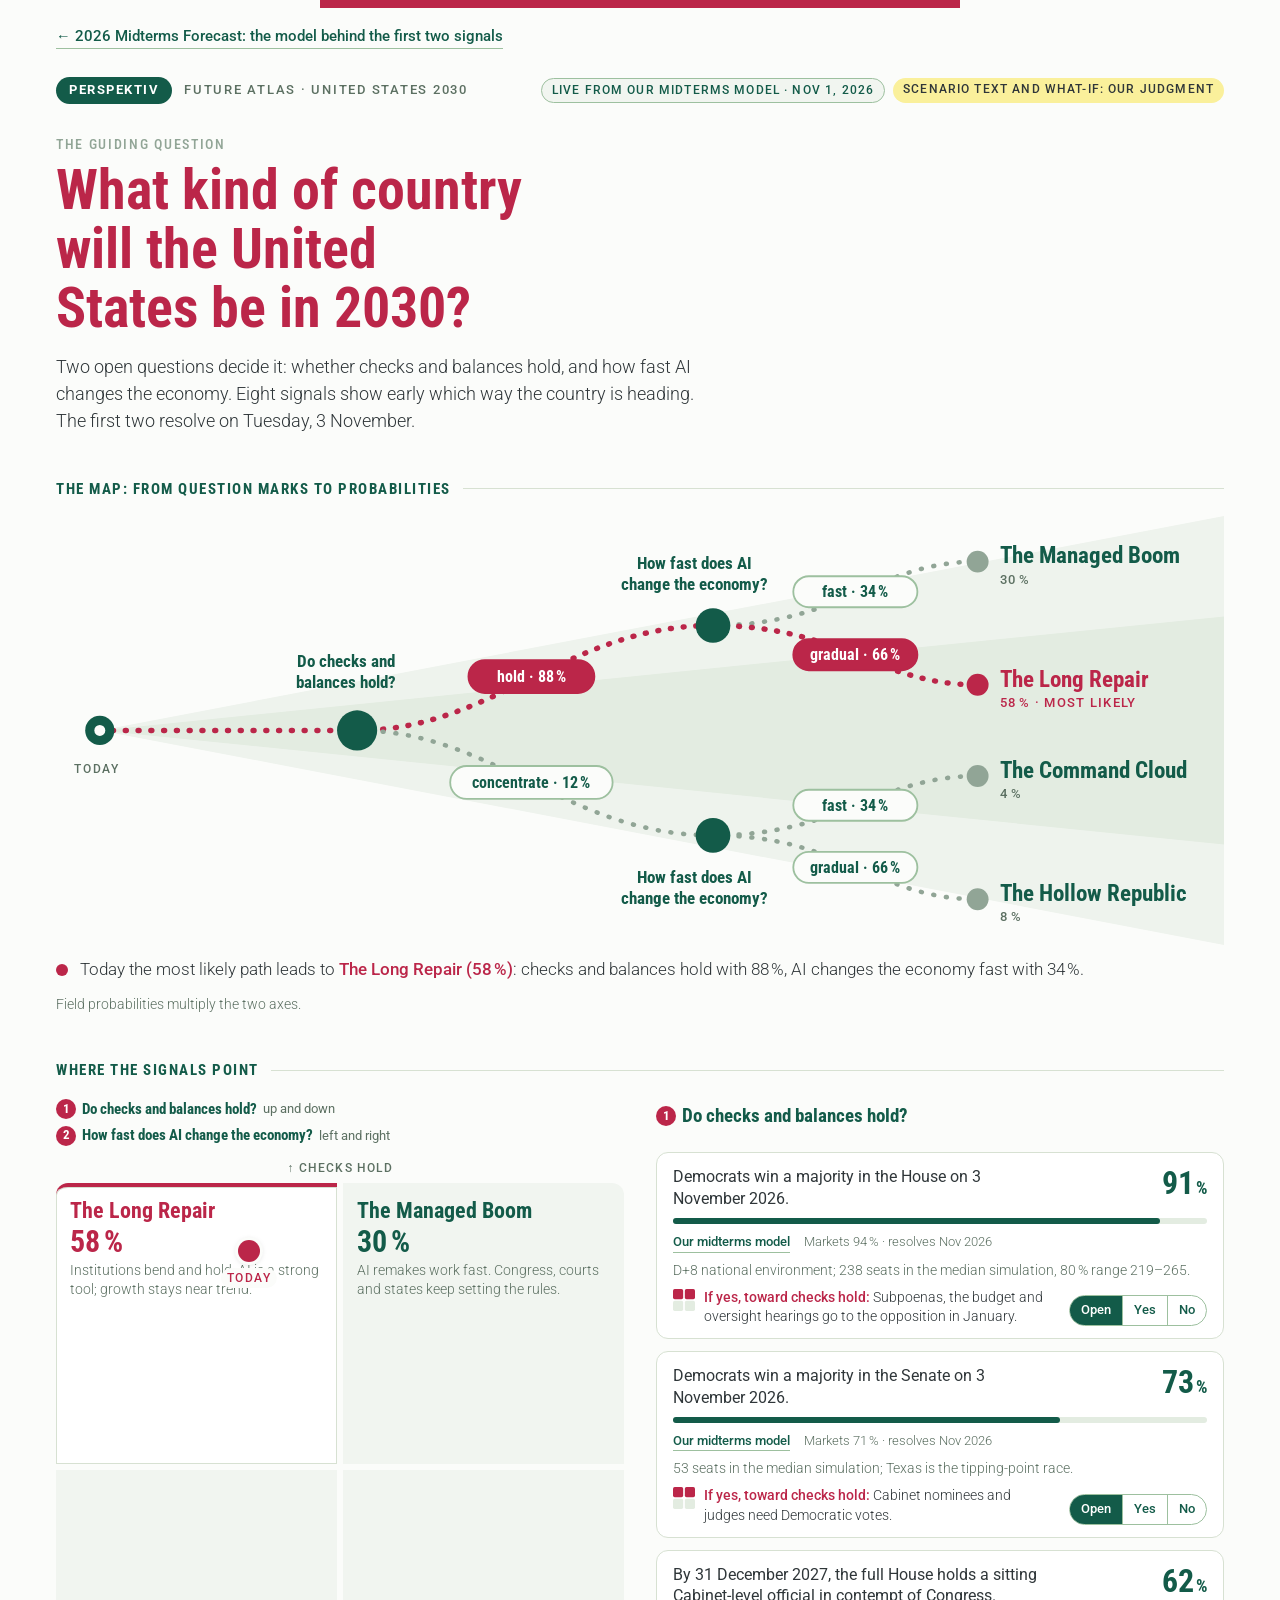
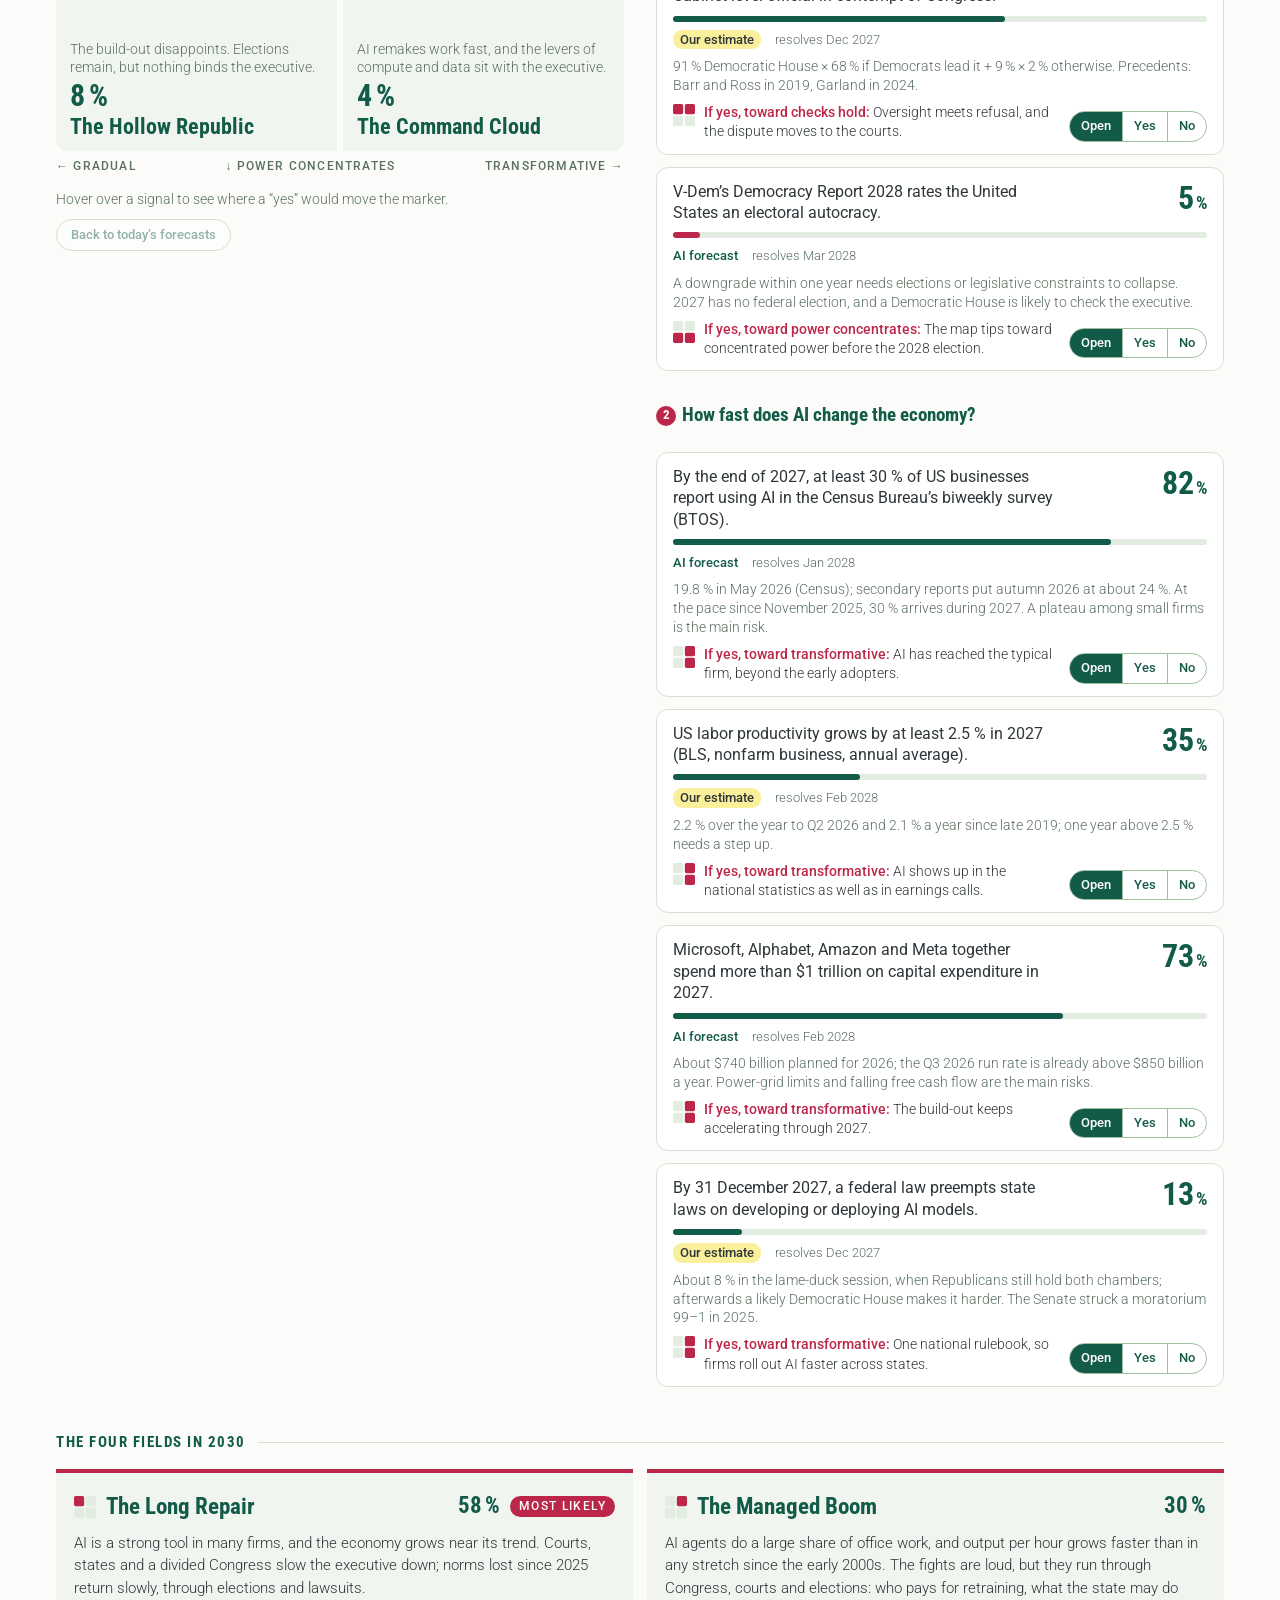
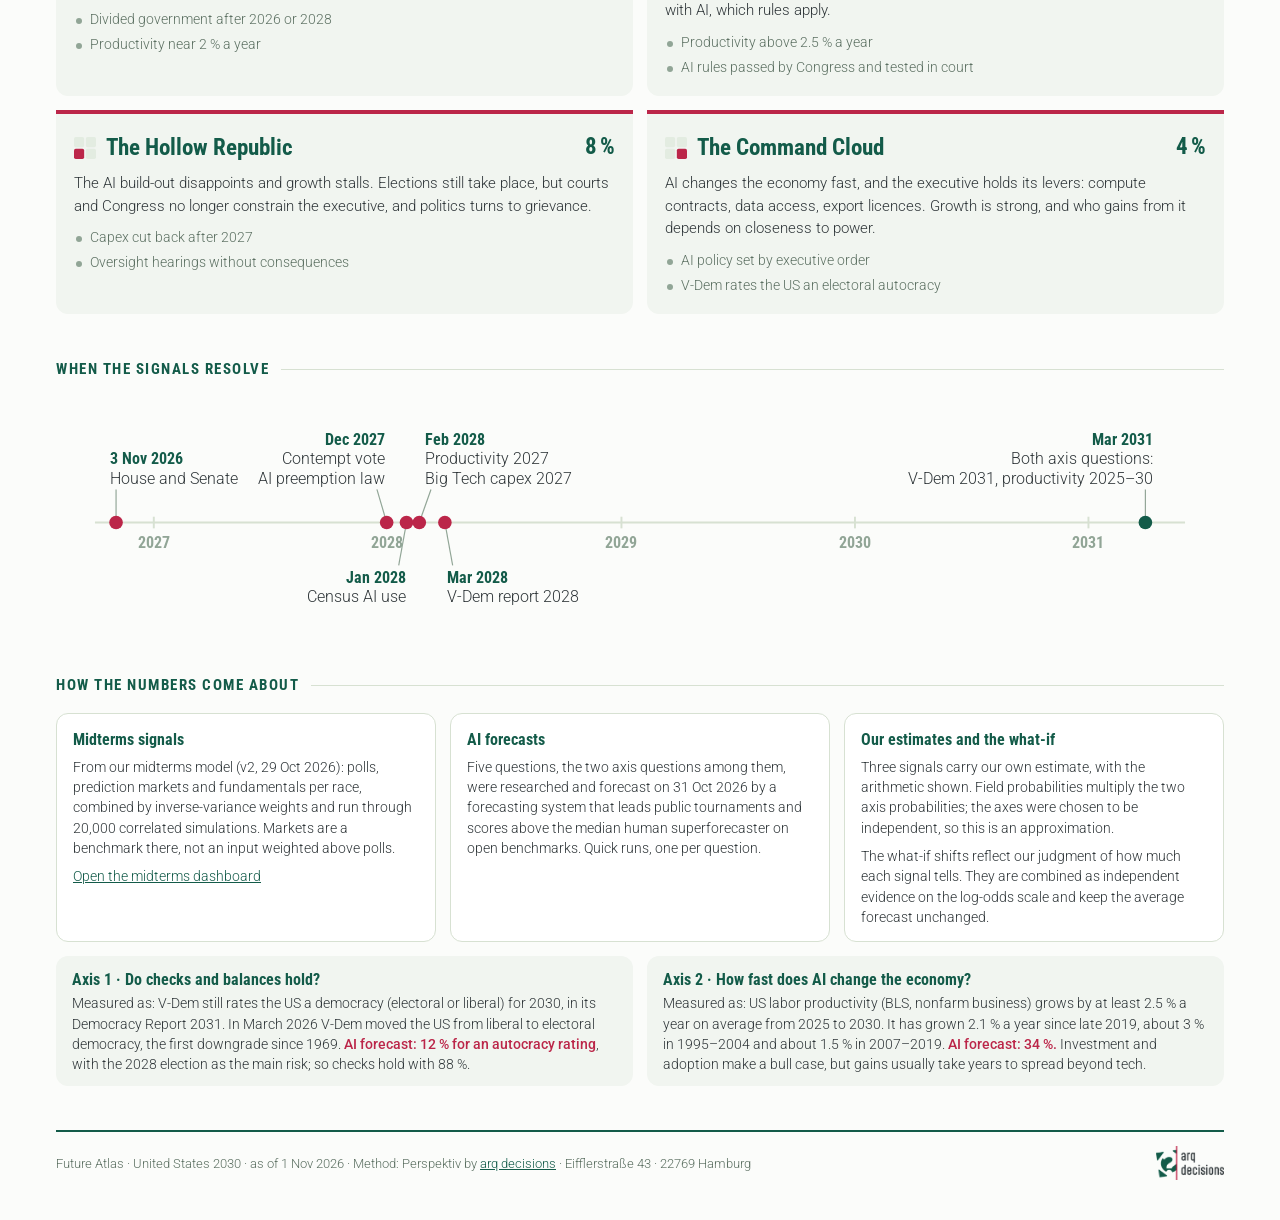
==== app/atlas/index.html @ c875312f "Add the America 2030 future map, linked with the dashboard app/atlas/ shows what the midterms mean f" ====
<!doctype html>
<html lang="en">
<head>
<meta charset="utf-8">
<meta name="viewport" content="width=device-width, initial-scale=1, viewport-fit=cover">
<title>America 2030 Future Atlas</title>
<meta name="description" content="Two open questions decide what kind of country the US will be in 2030: whether checks and balances hold, and how fast AI changes the economy. Eight forecast signals show which way it goes; the first two resolve on 3 November 2026.">
<meta property="og:type" content="website">
<meta property="og:title" content="America 2030 Future Atlas">
<meta property="og:description" content="Two open questions decide what kind of country the US will be in 2030: whether checks and balances hold, and how fast AI changes the economy. Eight forecast signals show which way it goes; the first two resolve on 3 November 2026.">
<meta property="og:url" content="https://nikwall.github.io/midterms-2026-forecast/atlas/">
<meta property="og:image" content="https://nikwall.github.io/midterms-2026-forecast/atlas/og.png">
<meta property="og:image:width" content="1200">
<meta property="og:image:height" content="627">
<meta name="twitter:card" content="summary_large_image">
<link rel="icon" href="arq_logo.png">
<link rel="preconnect" href="https://fonts.googleapis.com">
<link rel="preconnect" href="https://fonts.gstatic.com" crossorigin>
<link rel="stylesheet" href="https://fonts.googleapis.com/css2?family=Roboto+Condensed:wght@500;700&family=Roboto:wght@300;400;500&display=swap">
<style>
/* Layout: arq Zukunftsatlas, one column; the Landkarte (branching paths) as hero, then a sticky field map beside the signal cards. */
:root {
  --bg: #fbfcfa;
  --surface: #ffffff;
  --tint: #f1f5f0;
  --tint-2: #e3ece1;
  --cone: #eef3ed;
  --line: #d7e1d2;
  --ink: #2f3639;
  --muted: #5c7062;
  --green: #135b49;
  --brand: #135b49;
  --green-2: #91a596;
  --sage: #9dc09f;
  --crimson: #bb2649;
  --crimson-fill: #bb2649;
  --rose: #d79ba5;
  --hl-bg: #faf09b;
  --hl-fg: #2f3639;
  --on-fill: #ffffff;
  --cond: "Roboto Condensed", "Roboto", "Arial Narrow", Arial, sans-serif;
  --body: "Roboto", "Segoe UI", Arial, sans-serif;
}
@media (prefers-color-scheme: dark) {
  :root:not([data-theme="light"]) {
    --bg: #0f1714; --surface: #15201c; --tint: #18241f; --tint-2: #1f2e28; --cone: #142019; --line: #2b3b35;
    --ink: #e4ebe5; --muted: #a2b5a9; --green: #8fc9ae; --brand: #1d6d58; --green-2: #6c8778; --sage: #9dc09f;
    --crimson: #ec6f8e; --crimson-fill: #bb2649; --rose: #7d3b4b; --hl-bg: #4d4718; --hl-fg: #faf09b; --on-fill: #ffffff;
    color-scheme: dark;
  }
}
:root[data-theme="dark"] {
  --bg: #0f1714; --surface: #15201c; --tint: #18241f; --tint-2: #1f2e28; --cone: #142019; --line: #2b3b35;
  --ink: #e4ebe5; --muted: #a2b5a9; --green: #8fc9ae; --brand: #1d6d58; --green-2: #6c8778; --sage: #9dc09f;
  --crimson: #ec6f8e; --crimson-fill: #bb2649; --rose: #7d3b4b; --hl-bg: #4d4718; --hl-fg: #faf09b; --on-fill: #ffffff;
  color-scheme: dark;
}

* { box-sizing: border-box; }
html, body { margin: 0; }
.back { display: inline-block; margin-top: 18px; font-size: 14.5px; font-weight: 500; color: var(--green); text-decoration: none; border-bottom: 1px solid var(--sage); }
.back:hover { border-bottom-color: var(--green); }
.sig .src a.who { text-decoration: none; border-bottom: 1px solid var(--sage); }
.sig .resolved { grid-column: 2; align-self: end; font-size: 12.5px; font-weight: 500; letter-spacing: .08em; text-transform: uppercase; color: var(--on-fill); background: var(--brand); border-radius: 14px; padding: 4px 11px; white-space: nowrap; }
.sig.done .pv { color: var(--crimson); }
footer.ft a { color: var(--green); }
body { background: var(--bg); color: var(--ink); font-family: var(--body); font-weight: 300; font-size: 16px; line-height: 1.5; }
b, strong { font-weight: 500; }
p { margin: 0; }
h1, h2, h3, h4 { margin: 0; text-wrap: balance; }
a { color: var(--green); }
a:focus-visible, button:focus-visible { outline: 2px solid var(--crimson); outline-offset: 2px; }

.wrap { max-width: 1200px; margin: 0 auto; padding-block: 0 40px;
  padding-left: max(16px, env(safe-area-inset-left, 0px)); padding-right: max(16px, env(safe-area-inset-right, 0px)); position: relative; }
.topbar { height: 8px; width: min(60%, 640px); margin: 0 auto; background: var(--crimson-fill); }

/* ---------- Kopf ---------- */
.meta { display: flex; justify-content: space-between; align-items: center; gap: 12px; flex-wrap: wrap; margin-top: 28px; }
.overline { display: flex; align-items: center; gap: 12px; flex-wrap: wrap; font-size: 12.5px; font-weight: 500;
  letter-spacing: .14em; text-transform: uppercase; color: var(--muted); }
.prod { background: var(--brand); color: var(--on-fill); border-radius: 40px; padding: 4px 13px; font-weight: 700; letter-spacing: .12em; }
.chips { display: flex; gap: 8px; flex-wrap: wrap; }
.chip { font-size: 11.5px; font-weight: 500; letter-spacing: .1em; text-transform: uppercase; border-radius: 20px; padding: 3px 10px; white-space: nowrap; }
.chip.real { background: var(--tint); color: var(--green); border: 1px solid var(--sage); }
.chip.judg { background: var(--hl-bg); color: var(--hl-fg); }
.kick { margin-top: 30px; font-family: var(--cond); font-weight: 500; font-size: 14px; letter-spacing: .12em; text-transform: uppercase; color: var(--green-2); }
h1 { margin-top: 6px; font-family: var(--cond); font-weight: 700; color: var(--crimson); font-size: clamp(32px, 4.6vw, 56px); line-height: 1.06; max-width: 22ch; }
.lead { margin-top: 14px; max-width: 64ch; font-size: 18px; line-height: 1.5; }

/* ---------- Abschnitte ---------- */
section { margin-top: 44px; }
.section-label { display: flex; align-items: center; gap: 12px; font-family: var(--cond); font-weight: 700; font-size: 15px;
  letter-spacing: .1em; text-transform: uppercase; color: var(--green); margin-bottom: 16px; }
.section-label::after { content: ""; flex: 1; height: 1px; background: var(--line); }

/* ---------- Landkarte: Pfade ---------- */
.paths-scroll { overflow-x: auto; -webkit-overflow-scrolling: touch; }
.paths { display: block; width: 100%; min-width: 720px; height: auto; }
.paths .cone1 { fill: var(--cone); } .paths .cone2 { fill: var(--tint-2); }
.paths .seg { fill: none; stroke: var(--green-2); stroke-width: 5; stroke-linecap: round; stroke-dasharray: 1 13; transition: stroke .3s; }
.paths .seg.hot { stroke: var(--crimson); stroke-width: 6; }
.paths .node { fill: var(--brand); }
.paths .node-in { fill: var(--bg); }
.paths .end { fill: var(--green-2); transition: fill .3s; }
.paths .end.hot { fill: var(--crimson); }
.paths .q { font-family: var(--cond); font-weight: 700; font-size: 19px; fill: var(--green); }
.paths .today { font-family: var(--body); font-weight: 500; font-size: 13px; letter-spacing: .14em; fill: var(--muted); }
.paths .pill rect { fill: var(--bg); stroke: var(--sage); stroke-width: 2; transition: fill .3s, stroke .3s; }
.paths .pill text { font-family: var(--cond); font-weight: 700; font-size: 17px; fill: var(--green); }
.paths .pill.hot rect { fill: var(--crimson-fill); stroke: var(--crimson-fill); }
.paths .pill.hot text { fill: var(--on-fill); }
.paths .ename { font-family: var(--cond); font-weight: 700; font-size: 25px; fill: var(--green); }
.paths .ename.hot { fill: var(--crimson); }
.paths .eprob { font-family: var(--body); font-weight: 500; font-size: 14px; letter-spacing: .1em; fill: var(--muted); }
.paths .eprob.hot { fill: var(--crimson); }
.reading { margin-top: 12px; display: flex; gap: 12px; align-items: baseline; flex-wrap: wrap; font-size: 17px; }
.reading .dot { width: 12px; height: 12px; border-radius: 50%; background: var(--crimson-fill); flex: none; align-self: center; }
.reading b { color: var(--crimson); font-weight: 500; }
.reading .note { color: var(--muted); font-size: 14px; }

/* ---------- Karte und Signale ---------- */
.board { display: grid; grid-template-columns: minmax(0, 1fr) minmax(0, 1fr); gap: 32px; align-items: start; }
.mapcol { position: sticky; top: calc(env(safe-area-inset-top, 0px) + 16px); }
.fmap { display: flex; flex-direction: column; gap: 6px; }
.axkey { display: flex; flex-wrap: wrap; gap: 4px 18px; margin-bottom: 6px; }
.axkey span.k { display: inline-flex; align-items: center; font-family: var(--cond); font-weight: 700; font-size: 15px; color: var(--green); }
.axkey em { font-style: normal; font-family: var(--body); font-weight: 400; font-size: 13px; color: var(--muted); margin-left: 6px; }
.poles { display: flex; justify-content: space-between; align-items: center; gap: 8px; font-size: 12px; font-weight: 500;
  letter-spacing: .1em; text-transform: uppercase; color: var(--muted); }
.poles.top { justify-content: center; }
.n { display: inline-flex; width: 20px; height: 20px; border-radius: 50%; background: var(--crimson-fill); color: var(--on-fill);
  font-family: var(--cond); font-weight: 700; font-size: 12.5px; align-items: center; justify-content: center; margin-right: 6px; flex: none; }
.grid4 { position: relative; display: grid; grid-template-columns: minmax(0, 1fr) minmax(0, 1fr); grid-template-rows: minmax(0, 1fr) minmax(0, 1fr); gap: 6px; width: 100%; aspect-ratio: 1 / 1; }
.qd { background: var(--tint); border-top: 4px solid transparent; padding: 12px 14px; display: flex; flex-direction: column; gap: 4px; min-width: 0; transition: border-color .3s, background .3s; }
.qd.tl { border-radius: 12px 0 0 0; } .qd.tr { border-radius: 0 12px 0 0; } .qd.bl { border-radius: 0 0 0 12px; } .qd.br { border-radius: 0 0 12px 0; }
.qd h3 { font-family: var(--cond); font-weight: 700; font-size: clamp(17px, 2vw, 22px); line-height: 1.1; color: var(--green); }
.qd .p { font-family: var(--cond); font-weight: 700; font-size: clamp(22px, 2.6vw, 30px); line-height: 1; color: var(--green); font-variant-numeric: tabular-nums; }
.qd .d { font-size: 13.5px; line-height: 1.38; color: var(--muted); }
.qd.bl, .qd.br { justify-content: flex-end; }
.qd.top { border-top-color: var(--crimson-fill); background: var(--surface); box-shadow: inset 0 0 0 1px var(--line); }
.qd.top h3, .qd.top .p { color: var(--crimson); }
.overlay { position: absolute; inset: 0; width: 100%; height: 100%; pointer-events: none; overflow: visible; }
.overlay line { stroke: var(--crimson); stroke-width: 2; stroke-dasharray: 4 4; vector-effect: non-scaling-stroke; }
.marker, .ghost { position: absolute; width: 22px; height: 22px; margin: -11px 0 0 -11px; border-radius: 50%; pointer-events: none;
  transition: left .45s cubic-bezier(.3,.7,.3,1), top .45s cubic-bezier(.3,.7,.3,1), opacity .2s; }
.marker { background: var(--crimson-fill); box-shadow: 0 0 0 3px var(--bg), 0 1px 6px rgba(0,0,0,.25); z-index: 2; }
.marker span { position: absolute; left: 50%; top: 28px; transform: translateX(-50%); white-space: nowrap; font-size: 12px; font-weight: 500;
  letter-spacing: .12em; text-transform: uppercase; color: var(--crimson); background: var(--bg); padding: 1px 6px; border-radius: 10px; }
.marker.flip span { top: auto; bottom: 28px; }
.ghost { border: 2.5px dashed var(--crimson); background: transparent; opacity: 0; z-index: 1; }
.ghost.on { opacity: 1; }
.mapnote { margin-top: 14px; display: flex; gap: 10px; justify-content: space-between; align-items: center; flex-wrap: wrap; font-size: 13.5px; color: var(--muted); }
.reset { font: inherit; font-size: 13px; font-weight: 500; color: var(--green); background: var(--surface); border: 1px solid var(--sage);
  border-radius: 20px; padding: 5px 14px; cursor: pointer; }
.reset:hover { background: var(--tint); }
.reset[disabled] { opacity: .45; cursor: default; }

.grp { display: flex; align-items: center; font-family: var(--cond); font-weight: 700; font-size: 19px; color: var(--green); margin: 4px 0 10px; }
.grp + .sig { margin-top: 0; }
.sigs { display: flex; flex-direction: column; gap: 12px; }
.sigs .grp:not(:first-child) { margin-top: 18px; }
.sig { background: var(--surface); border: 1px solid var(--line); border-radius: 12px; padding: 14px 16px 12px; display: grid;
  grid-template-columns: minmax(0, 1fr) auto; gap: 8px 16px; transition: border-color .2s, box-shadow .2s; }
.sig:hover, .sig:focus-within { border-color: var(--sage); box-shadow: 0 2px 12px rgba(19,91,73,.08); }
.sig .qt { font-weight: 400; font-size: 15.5px; line-height: 1.38; }
.sig .pv { font-family: var(--cond); font-weight: 700; font-size: 32px; line-height: 1; color: var(--green); text-align: right; font-variant-numeric: tabular-nums; }
.sig .pv small { font-size: 18px; }
.sig .bar { grid-column: 1 / -1; height: 6px; border-radius: 3px; background: var(--tint-2); position: relative; }
.sig .bar i { position: absolute; left: 0; top: 0; bottom: 0; border-radius: 3px; background: var(--brand); }
.sig .bar.lean i { background: var(--crimson-fill); }
.sig .src { grid-column: 1 / -1; display: flex; flex-wrap: wrap; gap: 6px 14px; font-size: 13px; color: var(--muted); }
.sig .src .who { font-weight: 500; color: var(--green); }
.sig .src .who.est { color: var(--hl-fg); background: var(--hl-bg); padding: 0 7px; border-radius: 9px; }
.sig .why { grid-column: 1 / -1; font-size: 13.5px; line-height: 1.4; color: var(--muted); }
.sig .then { grid-column: 1; display: flex; gap: 9px; align-items: flex-start; font-size: 14px; line-height: 1.38; }
.sig .then b { color: var(--crimson); font-weight: 500; }
.mm { width: 22px; height: 22px; flex: none; margin-top: 1px; }
.mm rect { fill: var(--tint-2); } .mm rect.on { fill: var(--crimson-fill); }
.seg3 { grid-column: 2; align-self: end; display: inline-flex; border: 1px solid var(--sage); border-radius: 18px; overflow: hidden; }
.seg3 button { font: inherit; font-size: 12.5px; font-weight: 500; color: var(--green); background: transparent; border: 0; padding: 5px 11px; cursor: pointer; }
.seg3 button + button { border-left: 1px solid var(--sage); }
.seg3 button[aria-pressed="true"] { background: var(--brand); color: var(--on-fill); }
.seg3 button[data-v="yes"][aria-pressed="true"] { background: var(--crimson-fill); }
.sig.set { border-color: var(--crimson); }

/* ---------- Vier Felder ---------- */
.fields { display: grid; grid-template-columns: repeat(2, minmax(0, 1fr)); gap: 14px; }
.field { background: var(--tint); border-top: 4px solid var(--crimson-fill); border-radius: 0 0 12px 12px; padding: 16px 18px 18px; display: flex; flex-direction: column; gap: 8px; }
.field .h { display: flex; align-items: center; gap: 10px; }
.field h3 { font-family: var(--cond); font-weight: 700; font-size: 23px; color: var(--green); line-height: 1.1; flex: 1; }
.field .fp { font-family: var(--cond); font-weight: 700; font-size: 23px; color: var(--green); font-variant-numeric: tabular-nums; }
.field .scene { font-size: 15px; line-height: 1.5; }
.field ul { margin: 2px 0 0; padding: 0; list-style: none; display: flex; flex-direction: column; gap: 4px; font-size: 14px; color: var(--muted); }
.field li { padding-left: 16px; position: relative; }
.field li::before { content: ""; position: absolute; left: 2px; top: .62em; width: 6px; height: 6px; border-radius: 50%; background: var(--green-2); }
.field .em { font-family: var(--body); font-size: 11.5px; font-weight: 500; letter-spacing: .12em; text-transform: uppercase; color: var(--on-fill);
  background: var(--crimson-fill); border-radius: 12px; padding: 2px 9px; }

/* ---------- Zeitstrahl ---------- */
.tl-scroll { overflow-x: auto; }
.tline { display: block; width: 100%; min-width: 680px; height: auto; }
.tline .axis { stroke: var(--line); stroke-width: 2; }
.tline .tick { stroke: var(--line); stroke-width: 2; }
.tline .yr { font-family: var(--cond); font-weight: 700; font-size: 16px; fill: var(--green-2); }
.tline .dot { fill: var(--crimson-fill); } .tline .dot.ax { fill: var(--brand); }
.tline .lbl { font-family: var(--body); font-size: 16px; fill: var(--ink); }
.tline .dt { font-family: var(--cond); font-weight: 700; font-size: 16px; fill: var(--green); }
.tline .stem { stroke: var(--green-2); stroke-width: 1.2; }

/* ---------- Methode ---------- */
.method { display: grid; grid-template-columns: repeat(3, minmax(0, 1fr)); gap: 14px; }
.mcard { background: var(--surface); border: 1px solid var(--line); border-radius: 12px; padding: 14px 16px; font-size: 14px; line-height: 1.45; display: flex; flex-direction: column; gap: 6px; }
.mcard h4 { font-family: var(--cond); font-weight: 700; font-size: 16px; color: var(--green); }
.mcard p + p { margin-top: 2px; }
.axdef { margin-top: 14px; display: grid; grid-template-columns: repeat(2, minmax(0, 1fr)); gap: 14px; }
.axdef div { background: var(--tint); border-radius: 12px; padding: 12px 16px; font-size: 14px; line-height: 1.45; }
.axdef b.fc { display: inline; font-family: inherit; font-size: inherit; color: var(--crimson); font-weight: 500; margin: 0; }
.axdef b:not(.fc) { display: block; font-family: var(--cond); font-weight: 700; font-size: 16px; color: var(--green); margin-bottom: 2px; }

footer.ft { margin-top: 44px; border-top: 2px solid var(--brand); padding-top: 14px; display: flex; justify-content: space-between; align-items: center; gap: 16px; flex-wrap: wrap; font-size: 13px; color: var(--muted); }
.logo { height: 34px; width: auto; display: block; }
.logo.neg { display: none; }
@media (prefers-color-scheme: dark) { :root:not([data-theme="light"]) .logo.pos { display: none; } :root:not([data-theme="light"]) .logo.neg { display: block; } }
:root[data-theme="dark"] .logo.pos { display: none; } :root[data-theme="dark"] .logo.neg { display: block; }

@media (max-width: 900px) {
  .board { grid-template-columns: minmax(0, 1fr); }
  .mapcol { position: static; }
  .method { grid-template-columns: minmax(0, 1fr); }
}
@media (max-width: 620px) {
  .sig .resolved { grid-column: 1; justify-self: start; }
  .poles { font-size: 11px; letter-spacing: .05em; }
  .fields, .axdef { grid-template-columns: minmax(0, 1fr); }
  .qd { padding: 9px 10px; } .qd .d { display: none; }
  .lead { font-size: 16.5px; }
  .sig { grid-template-columns: minmax(0, 1fr); }
  .sig .pv { text-align: left; grid-row: 2; }
  .sig .seg3 { grid-column: 1; justify-self: start; }
}
@media (prefers-reduced-motion: reduce) { * { transition: none !important; } }
</style>
</head>
<body>

<div class="wrap">
  <div class="topbar"></div>
  <a class="back" href="../">← 2026 Midterms Forecast: the model behind the first two signals</a>

  <div class="meta">
    <div class="overline"><span class="prod">Perspektiv</span>Future Atlas · United States 2030</div>
    <div class="chips"><span class="chip real" id="stamp">Real forecasts · 31 Oct 2026</span><span class="chip judg">Scenario text and what-if: our judgment</span></div>
  </div>

  <p class="kick">The guiding question</p>
  <h1>What kind of country will the United States be in&nbsp;2030?</h1>
  <p class="lead">Two open questions decide it: whether checks and balances hold, and how fast AI changes the economy. Eight signals show early which way the country is heading. The first two resolve on Tuesday, 3&nbsp;November.</p>

  <!-- ================= Landkarte ================= -->
  <section aria-labelledby="l-map">
    <div class="section-label" id="l-map">The map: from question marks to probabilities</div>
    <div class="paths-scroll">
      <svg class="paths" viewBox="0 0 1280 470" role="img" aria-label="Branching paths from today through two uncertainties to four futures, each branch with a probability">
        <polygon class="cone1" points="48,235 1280,0 1280,470"/>
        <polygon class="cone2" points="48,235 1280,110 1280,360"/>
        <path class="seg" id="s0" d="M48,235 H330"/>
        <path class="seg" id="sH" d="M330,235 C480,235 560,120 720,120"/>
        <path class="seg" id="sC" d="M330,235 C480,235 560,350 720,350"/>
        <path class="seg" id="sHF" d="M720,120 C860,120 900,50 1010,50"/>
        <path class="seg" id="sHG" d="M720,120 C860,120 900,185 1010,185"/>
        <path class="seg" id="sCF" d="M720,350 C860,350 900,285 1010,285"/>
        <path class="seg" id="sCG" d="M720,350 C860,350 900,420 1010,420"/>
        <circle class="node" cx="48" cy="235" r="16"/><circle class="node-in" cx="48" cy="235" r="6"/>
        <circle class="node" cx="330" cy="235" r="22"/>
        <circle class="node" cx="720" cy="120" r="19"/>
        <circle class="node" cx="720" cy="350" r="19"/>
        <circle class="end" id="eHF" cx="1010" cy="50" r="12"/>
        <circle class="end" id="eHG" cx="1010" cy="185" r="12"/>
        <circle class="end" id="eCF" cx="1010" cy="285" r="12"/>
        <circle class="end" id="eCG" cx="1010" cy="420" r="12"/>
        <text class="today" x="20" y="282">TODAY</text>
        <text class="q" x="318" y="166" text-anchor="middle">Do checks and</text>
        <text class="q" x="318" y="189" text-anchor="middle">balances hold?</text>
        <text class="q" x="700" y="58" text-anchor="middle">How fast does AI</text>
        <text class="q" x="700" y="81" text-anchor="middle">change the economy?</text>
        <text class="q" x="700" y="402" text-anchor="middle">How fast does AI</text>
        <text class="q" x="700" y="425" text-anchor="middle">change the economy?</text>
        <g class="pill" id="pH"><rect x="452" y="158" width="138" height="36" rx="18"/><text x="521" y="182" text-anchor="middle"></text></g>
        <g class="pill" id="pC"><rect x="432" y="274" width="178" height="36" rx="18"/><text x="521" y="298" text-anchor="middle"></text></g>
        <g class="pill" id="pHF"><rect x="808" y="66" width="136" height="34" rx="17"/><text x="876" y="89" text-anchor="middle"></text></g>
        <g class="pill" id="pHG"><rect x="808" y="135" width="136" height="34" rx="17"/><text x="876" y="158" text-anchor="middle"></text></g>
        <g class="pill" id="pCF"><rect x="808" y="300" width="136" height="34" rx="17"/><text x="876" y="323" text-anchor="middle"></text></g>
        <g class="pill" id="pCG"><rect x="808" y="368" width="136" height="34" rx="17"/><text x="876" y="391" text-anchor="middle"></text></g>
        <text class="ename" id="nHF" x="1034" y="52">The Managed Boom</text><text class="eprob" id="qHF" x="1034" y="74"></text>
        <text class="ename" id="nHG" x="1034" y="187">The Long Repair</text><text class="eprob" id="qHG" x="1034" y="209"></text>
        <text class="ename" id="nCF" x="1034" y="287">The Command Cloud</text><text class="eprob" id="qCF" x="1034" y="309"></text>
        <text class="ename" id="nCG" x="1034" y="422">The Hollow Republic</text><text class="eprob" id="qCG" x="1034" y="444"></text>
      </svg>
    </div>
    <p class="reading" id="reading"></p>
  </section>

  <!-- ================= Karte und Signale ================= -->
  <section aria-labelledby="l-sig">
    <div class="section-label" id="l-sig">Where the signals point</div>
    <div class="board">
      <div class="mapcol">
        <div class="fmap">
          <div class="axkey"><span class="k"><span class="n">1</span>Do checks and balances hold?<em>up and down</em></span><span class="k"><span class="n">2</span>How fast does AI change the economy?<em>left and right</em></span></div>
          <div class="poles top"><span>↑ checks hold</span></div>
          <div class="grid4" id="grid4">
            <div class="qd tl" id="qdHG"><h3>The Long Repair</h3><span class="p"></span><p class="d">Institutions bend and hold. AI is a strong tool; growth stays near trend.</p></div>
            <div class="qd tr" id="qdHF"><h3>The Managed Boom</h3><span class="p"></span><p class="d">AI remakes work fast. Congress, courts and states keep setting the rules.</p></div>
            <div class="qd bl" id="qdCG"><p class="d">The build-out disappoints. Elections remain, but nothing binds the executive.</p><span class="p"></span><h3>The Hollow Republic</h3></div>
            <div class="qd br" id="qdCF"><p class="d">AI remakes work fast, and the levers of compute and data sit with the executive.</p><span class="p"></span><h3>The Command Cloud</h3></div>
            <svg class="overlay" viewBox="0 0 100 100" preserveAspectRatio="none" aria-hidden="true"><line id="arrow" x1="0" y1="0" x2="0" y2="0" opacity="0"/></svg>
            <div class="ghost" id="ghost"></div>
            <div class="marker" id="marker"><span>Today</span></div>
          </div>
          <div class="poles"><span>← gradual</span><span>↓ power concentrates</span><span>transformative →</span></div>
        </div>
        <div class="mapnote"><span id="mapnote">Hover over a signal to see where a “yes” would move the marker.</span><button class="reset" id="reset" type="button" disabled>Back to today’s forecasts</button></div>
      </div>

      <div class="sigs" id="sigs"></div>
    </div>
  </section>

  <!-- ================= Vier Felder ================= -->
  <section aria-labelledby="l-fields">
    <div class="section-label" id="l-fields">The four fields in 2030</div>
    <div class="fields" id="fields"></div>
  </section>

  <!-- ================= Zeitstrahl ================= -->
  <section aria-labelledby="l-tl">
    <div class="section-label" id="l-tl">When the signals resolve</div>
    <div class="tl-scroll"><svg class="tline" id="tl" viewBox="0 0 1200 240" role="img" aria-label="Timeline of resolution dates from November 2026 to March 2031"></svg></div>
  </section>

  <!-- ================= Methode ================= -->
  <section aria-labelledby="l-meth">
    <div class="section-label" id="l-meth">How the numbers come about</div>
    <div class="method">
      <div class="mcard"><h4>Midterms signals</h4>
        <p>From our midterms model (v2, 29 Oct 2026): polls, prediction markets and fundamentals per race, combined by inverse-variance weights and run through 20,000 correlated simulations. Markets are a benchmark there, not an input weighted above polls.</p>
        <p><a href="../">Open the midterms dashboard</a></p></div>
      <div class="mcard"><h4>AI forecasts</h4>
        <p>Five questions, the two axis questions among them, were researched and forecast on 31 Oct 2026 by a forecasting system that leads public tournaments and scores above the median human superforecaster on open benchmarks. Quick runs, one per question.</p></div>
      <div class="mcard"><h4>Our estimates and the what-if</h4>
        <p>Three signals carry our own estimate, with the arithmetic shown. Field probabilities multiply the two axis probabilities; the axes were chosen to be independent, so this is an approximation.</p>
        <p>The what-if shifts reflect our judgment of how much each signal tells. They are combined as independent evidence on the log-odds scale and keep the average forecast unchanged.</p></div>
    </div>
    <div class="axdef">
      <div><b>Axis 1 · Do checks and balances hold?</b>Measured as: V-Dem still rates the US a democracy (electoral or liberal) for 2030, in its Democracy Report 2031. In March 2026 V-Dem moved the US from liberal to electoral democracy, the first downgrade since 1969. <b class="fc">AI forecast: 12&nbsp;% for an autocracy rating</b>, with the 2028 election as the main risk; so checks hold with 88&nbsp;%.</div>
      <div><b>Axis 2 · How fast does AI change the economy?</b>Measured as: US labor productivity (BLS, nonfarm business) grows by at least 2.5&nbsp;% a year on average from 2025 to 2030. It has grown 2.1&nbsp;% a year since late 2019, about 3&nbsp;% in 1995–2004 and about 1.5&nbsp;% in 2007–2019. <b class="fc">AI forecast: 34&nbsp;%.</b> Investment and adoption make a bull case, but gains usually take years to spread beyond tech.</div>
    </div>
  </section>

  <footer class="ft">
    <span>Future Atlas · United States 2030 · as of 1 Nov 2026 · Method: Perspektiv by <a href="https://www.arqdecisions.com">arq decisions</a> · Eifflerstraße 43 · 22769 Hamburg</span>
    <span><img class="logo pos" alt="arq decisions" src="arq_logo.png"><img class="logo neg" alt="arq decisions" src="arq_logo_neg.png"></span>
  </footer>
</div>

<script>
(function () {
  // Axis questions (fork probabilities). ax: 'checks' positive pole = hold; 'ai' positive pole = transformative.
  const AXES = {
    checks: { prior: 0.88, name: "Do checks and balances hold?", pos: "checks hold", neg: "power concentrates" },
    ai:     { prior: 0.34, name: "How fast does AI change the economy?", pos: "transformative", neg: "gradual" }
  };

  // ifYes = P(positive pole of the axis | signal resolves yes), our judgment. ifNo follows from the prior.
  const SIGNALS = [
    { id: "S1", href: "../#congress", axis: "checks", dir: "pos", p: 0.91, ifYes: 0.898, date: "2026-11-03", short: "Democrats win the House",
      q: "Democrats win a majority in the House on 3 November 2026.",
      who: "Our midterms model", extra: "Markets 92 % · resolves Nov 2026",
      why: "D+8 national environment; 237 seats in the median simulation, 80 % range 219–264.",
      then: "Subpoenas, the budget and oversight hearings go to the opposition in January." },
    { id: "S2", href: "../#congress", axis: "checks", dir: "pos", p: 0.70, ifYes: 0.906, date: "2026-11-03", short: "Democrats win the Senate",
      q: "Democrats win a majority in the Senate on 3 November 2026.",
      who: "Our midterms model", extra: "Markets 67.5 % · resolves Nov 2026",
      why: "52 seats in the median simulation; Alaska is the tipping-point race.",
      then: "Cabinet nominees and judges need Democratic votes." },
    { id: "S3", axis: "checks", dir: "pos", p: 0.62, ifYes: 0.90, date: "2027-12-31", short: "House contempt vote",
      q: "By 31 December 2027, the full House holds a sitting Cabinet-level official in contempt of Congress.",
      who: "Our estimate", est: true, extra: "resolves Dec 2027",
      why: "91 % Democratic House × 68 % if Democrats lead it + 9 % × 2 % otherwise. Precedents: Barr and Ross in 2019, Garland in 2024.",
      then: "Oversight meets refusal, and the dispute moves to the courts." },
    { id: "S4", axis: "checks", dir: "neg", p: 0.05, ifYes: 0.35, date: "2028-03-31", short: "V-Dem: electoral autocracy",
      q: "V-Dem’s Democracy Report 2028 rates the United States an electoral autocracy.",
      who: "AI forecast", extra: "resolves Mar 2028",
      why: "A downgrade within one year needs elections or legislative constraints to collapse. 2027 has no federal election, and a Democratic House is likely to check the executive.",
      then: "The map tips toward concentrated power before the 2028 election." },
    { id: "S5", axis: "ai", dir: "pos", p: 0.82, ifYes: 0.37, date: "2028-01-31", short: "Census: 30 % of firms use AI",
      q: "By the end of 2027, at least 30 % of US businesses report using AI in the Census Bureau’s biweekly survey (BTOS).",
      who: "AI forecast", extra: "resolves Jan 2028",
      why: "19.8 % in May 2026 (Census); secondary reports put autumn 2026 at about 24 %. At the pace since November 2025, 30 % arrives during 2027. A plateau among small firms is the main risk.",
      then: "AI has reached the typical firm, beyond the early adopters." },
    { id: "S6", axis: "ai", dir: "pos", p: 0.35, ifYes: 0.55, date: "2028-02-10", short: "Productivity +2.5 % in 2027",
      q: "US labor productivity grows by at least 2.5 % in 2027 (BLS, nonfarm business, annual average).",
      who: "Our estimate", est: true, extra: "resolves Feb 2028",
      why: "2.2 % over the year to Q2 2026 and 2.1 % a year since late 2019; one year above 2.5 % needs a step up.",
      then: "AI shows up in the national statistics as well as in earnings calls." },
    { id: "S7", axis: "ai", dir: "pos", p: 0.73, ifYes: 0.38, date: "2028-03-01", short: "Big Tech capex above $1 trillion",
      q: "Microsoft, Alphabet, Amazon and Meta together spend more than $1 trillion on capital expenditure in 2027.",
      who: "AI forecast", extra: "resolves Feb 2028",
      why: "About $740 billion planned for 2026; the Q3 2026 run rate is already above $850 billion a year. Power-grid limits and falling free cash flow are the main risks.",
      then: "The build-out keeps accelerating through 2027." },
    { id: "S8", axis: "ai", dir: "pos", p: 0.12, ifYes: 0.42, date: "2027-12-30", short: "Federal law preempts state AI rules",
      q: "By 31 December 2027, a federal law preempts state laws on developing or deploying AI models.",
      who: "Our estimate", est: true, extra: "resolves Dec 2027",
      why: "About 8 % in the lame-duck session, when Republicans still hold both chambers; afterwards a likely Democratic House makes it harder. The Senate struck a moratorium 99–1 in 2025.",
      then: "One national rulebook, so firms roll out AI faster across states." }
  ];

  const FIELDS = {
    HF: { name: "The Managed Boom", mm: [1,0,0,0],
      scene: "AI agents do a large share of office work, and output per hour grows faster than in any stretch since the early 2000s. The fights are loud, but they run through Congress, courts and elections: who pays for retraining, what the state may do with AI, which rules apply.",
      see: ["Productivity above 2.5 % a year", "AI rules passed by Congress and tested in court"] },
    HG: { name: "The Long Repair", mm: [0,1,0,0],
      scene: "AI is a strong tool in many firms, and the economy grows near its trend. Courts, states and a divided Congress slow the executive down; norms lost since 2025 return slowly, through elections and lawsuits.",
      see: ["Divided government after 2026 or 2028", "Productivity near 2 % a year"] },
    CF: { name: "The Command Cloud", mm: [0,0,1,0],
      scene: "AI changes the economy fast, and the executive holds its levers: compute contracts, data access, export licences. Growth is strong, and who gains from it depends on closeness to power.",
      see: ["AI policy set by executive order", "V-Dem rates the US an electoral autocracy"] },
    CG: { name: "The Hollow Republic", mm: [0,0,0,1],
      scene: "The AI build-out disappoints and growth stalls. Elections still take place, but courts and Congress no longer constrain the executive, and politics turns to grievance.",
      see: ["Capex cut back after 2027", "Oversight hearings without consequences"] }
  };
  // mm order: [top-left, top-right, bottom-left, bottom-right] on the 2x2 (left = gradual, top = hold)
  FIELDS.HF.mm = [0,1,0,0]; FIELDS.HG.mm = [1,0,0,0]; FIELDS.CF.mm = [0,0,0,1]; FIELDS.CG.mm = [0,0,1,0];

  // Set a signal to "yes" or "no" once it is called; it then counts as evidence for "today".
  const RESOLVED = { S1: null, S2: null };
  const RESOLVED_ON = { S1: "", S2: "" };   // e.g. "4 Nov 2026"

  const STATES = { AK: "Alaska", AL: "Alabama", AR: "Arkansas", AZ: "Arizona", CA: "California", CO: "Colorado", CT: "Connecticut", DE: "Delaware", FL: "Florida", GA: "Georgia",
    HI: "Hawaii", IA: "Iowa", ID: "Idaho", IL: "Illinois", IN: "Indiana", KS: "Kansas", KY: "Kentucky", LA: "Louisiana", MA: "Massachusetts", MD: "Maryland", ME: "Maine",
    MI: "Michigan", MN: "Minnesota", MO: "Missouri", MS: "Mississippi", MT: "Montana", NC: "North Carolina", ND: "North Dakota", NE: "Nebraska", NH: "New Hampshire",
    NJ: "New Jersey", NM: "New Mexico", NV: "Nevada", NY: "New York", OH: "Ohio", OK: "Oklahoma", OR: "Oregon", PA: "Pennsylvania", RI: "Rhode Island", SC: "South Carolina",
    SD: "South Dakota", TN: "Tennessee", TX: "Texas", UT: "Utah", VA: "Virginia", VT: "Vermont", WA: "Washington", WI: "Wisconsin", WV: "West Virginia", WY: "Wyoming" };

  // The House and Senate signals, and the two estimates built on the House, come live from the midterms model.
  function applyForecast(fc) {
    const get = id => SIGNALS.find(s => s.id === id), p0 = v => Math.round(v * 100) + "\u202f%";
    const market = key => { const v = (fc.benchmarks || []).filter(b => /Kalshi|Polymarket/.test(b.source)).map(b => b[key]).filter(x => typeof x === "number");
      return v.length ? v.reduce((a, b) => a + b, 0) / v.length : null; };
    const h = fc.house, se = fc.senate, env = fc.national && fc.national.environment;
    if (h && typeof h.p_dem_control === "number") {
      const s = get("S1"), m = market("p_dem_house"); s.p = h.p_dem_control;
      s.extra = (m ? "Markets " + p0(m) + " · " : "") + "resolves Nov 2026";
      if (h.dem_seats && h.dem_seats.ci80) s.why = (typeof env === "number" ? (env >= 0 ? "D+" : "R+") + Math.abs(Math.round(env)) + " national environment; " : "") +
        h.dem_seats.median + " seats in the median simulation, 80\u202f% range " + h.dem_seats.ci80[0] + "–" + h.dem_seats.ci80[1] + ".";
      const pH = h.p_dem_control, s3 = get("S3"), s8 = get("S8");
      s3.p = pH * 0.68 + (1 - pH) * 0.02;
      s3.why = p0(pH) + " Democratic House × 68\u202f% if Democrats lead it + " + p0(1 - pH) + " × 2\u202f% otherwise. Precedents: Barr and Ross in 2019, Garland in 2024.";
      s8.p = 0.08 + 0.92 * (pH * 0.04 + (1 - pH) * 0.20);
    }
    if (se && typeof se.p_dem_control === "number") {
      const s = get("S2"), m = market("p_dem_senate"); s.p = se.p_dem_control;
      s.extra = (m ? "Markets " + p0(m) + " · " : "") + "resolves Nov 2026";
      const tp = (se.tipping_point || "").replace(/^S-/, "");
      if (se.dem_seats) s.why = se.dem_seats.median + " seats in the median simulation" + (STATES[tp] ? "; " + STATES[tp] + " is the tipping-point race." : ".");
    }
    if (fc.meta && fc.meta.updated) {
      const d = new Date(fc.meta.updated.length <= 16 ? fc.meta.updated + "Z" : fc.meta.updated);
      if (!isNaN(d)) document.getElementById("stamp").textContent = "Live from our midterms model · " +
        d.toLocaleDateString("en-US", { day: "numeric", month: "short", year: "numeric" });
    }
  }

  fetch("../data/forecast.json", { cache: "no-cache" }).then(r => r.ok ? r.json() : null).catch(() => null)
    .then(fc => { try { if (fc) applyForecast(fc); } catch (e) { console.warn("forecast.json not applied", e); } boot(); });

  function boot() {
  SIGNALS.forEach(s => { s.resolved = RESOLVED[s.id] || null; s.resolvedOn = RESOLVED_ON[s.id] || ""; });
  const state = {}; SIGNALS.forEach(s => state[s.id] = s.resolved || "open");
  const logit = p => Math.log(p / (1 - p)), sig = x => 1 / (1 + Math.exp(-x));
  const clamp = (v, a, b) => Math.max(a, Math.min(b, v));
  SIGNALS.forEach(s => { const pr = AXES[s.axis].prior; s.ifNo = clamp((pr - s.p * s.ifYes) / (1 - s.p), 0.02, 0.98); });

  function axisP(axis, st) {
    const pr = AXES[axis].prior; let lo = logit(pr);
    SIGNALS.forEach(s => { if (s.axis !== axis || st[s.id] === "open") return;
      lo += logit(st[s.id] === "yes" ? s.ifYes : s.ifNo) - logit(pr); });
    return sig(lo);
  }
  function fieldsP(h, f) { return { HF: h * f, HG: h * (1 - f), CF: (1 - h) * f, CG: (1 - h) * (1 - f) }; }
  const pct = v => Math.round(v * 100) + " %";
  const top = fp => Object.keys(fp).reduce((a, b) => fp[a] >= fp[b] ? a : b);

  function mm(cells) {
    const pos = [[0,0],[14,0],[0,14],[14,14]];
    return '<svg class="mm" viewBox="0 0 26 26" aria-hidden="true">' + pos.map((p, i) =>
      '<rect' + (cells[i] ? ' class="on"' : '') + ' x="' + p[0] + '" y="' + p[1] + '" width="12" height="12" rx="2"/>').join("") + "</svg>";
  }
  function dirCells(s) {
    const pole = s.dir;  // pos/neg of its axis
    if (s.axis === "checks") return pole === "pos" ? [1,1,0,0] : [0,0,1,1];
    return pole === "pos" ? [0,1,0,1] : [1,0,1,0];
  }
  function poleName(s) { const a = AXES[s.axis]; return s.dir === "pos" ? a.pos : a.neg; }

  // ---------- render signals ----------
  const sigsEl = document.getElementById("sigs");
  let html = "";
  ["checks", "ai"].forEach((ax, k) => {
    html += '<div class="grp"><span class="n">' + (k + 1) + "</span>" + AXES[ax].name + "</div>";
    SIGNALS.filter(s => s.axis === ax).forEach(s => {
      html += '<article class="sig' + (s.resolved ? " done" : "") + '" id="c' + s.id + '" data-id="' + s.id + '" tabindex="-1">' +
        '<p class="qt">' + s.q + "</p>" +
        '<p class="pv">' + (s.resolved ? (s.resolved === "yes" ? "Yes" : "No") : Math.round(s.p * 100) + "<small> %</small>") + "</p>" +
        '<div class="bar' + (s.dir === "neg" ? " lean" : "") + '"><i style="width:' + (s.p * 100) + '%"></i></div>' +
        '<p class="src">' + (s.href ? '<a class="who" href="' + s.href + '">' + s.who + "</a>" : '<span class="who' + (s.est ? " est" : "") + '">' + s.who + "</span>") +
          "<span>" + (s.resolved ? "Forecast " + Math.round(s.p * 100) + " % · resolved " + s.resolvedOn : s.extra) + "</span></p>" +
        '<p class="why">' + s.why + "</p>" +
        '<p class="then">' + mm(dirCells(s)) + "<span><b>If yes, toward " + poleName(s) + ":</b> " + s.then + "</span></p>" +
        (s.resolved ? '<span class="resolved">Resolved: ' + s.resolved + "</span>" :
        '<div class="seg3" role="group" aria-label="What-if for: ' + s.short + '">' +
          '<button type="button" data-v="open" aria-pressed="true">Open</button>' +
          '<button type="button" data-v="yes" aria-pressed="false">Yes</button>' +
          '<button type="button" data-v="no" aria-pressed="false">No</button></div>') +
        "</article>";
    });
  });
  sigsEl.innerHTML = html;

  // ---------- render fields ----------
  const fieldsEl = document.getElementById("fields");
  fieldsEl.innerHTML = ["HG", "HF", "CG", "CF"].map(k => { const f = FIELDS[k];
    return '<div class="field" id="f' + k + '"><div class="h">' + mm(f.mm) + "<h3>" + f.name + '</h3><span class="fp"></span></div>' +
      '<p class="scene">' + f.scene + "</p><ul>" + f.see.map(x => "<li>" + x + "</li>").join("") + "</ul></div>"; }).join("");

  // ---------- timeline ----------
  (function timeline() {
    const svg = document.getElementById("tl");
    const t0 = Date.UTC(2026, 9, 1), t1 = Date.UTC(2031, 5, 1), X0 = 40, X1 = 1160, Y = 130;
    const x = d => X0 + (X1 - X0) * (Date.parse(d) - t0) / (t1 - t0);
    let s = '<line class="axis" x1="' + X0 + '" y1="' + Y + '" x2="' + X1 + '" y2="' + Y + '"/>';
    for (let y = 2027; y <= 2031; y++) { const xx = x(y + "-01-01");
      s += '<line class="tick" x1="' + xx + '" y1="' + (Y - 6) + '" x2="' + xx + '" y2="' + (Y + 6) + '"/><text class="yr" x="' + xx + '" y="' + (Y + 26) + '" text-anchor="middle">' + y + "</text>"; }
    const items = [
      { d: "2026-11-03", dt: "3 Nov 2026", l: ["House and Senate"], up: true },
      { d: "2027-12-31", dt: "Dec 2027", l: ["Contempt vote", "AI preemption law"], up: true, anchor: "end", dx: -10 },
      { d: "2028-01-31", dt: "Jan 2028", l: ["Census AI use"], up: false, anchor: "end", dx: -8 },
      { d: "2028-02-20", dt: "Feb 2028", l: ["Productivity 2027", "Big Tech capex 2027"], up: true, dx: 12 },
      { d: "2028-03-31", dt: "Mar 2028", l: ["V-Dem report 2028"], up: false, dx: 8 },
      { d: "2031-03-31", dt: "Mar 2031", l: ["Both axis questions:", "V-Dem 2031, productivity 2025–30"], up: true, ax: true, anchor: "end" }
    ];
    items.forEach(it => { const xx = x(it.d), a = it.anchor || "start", tx = xx + (it.dx || 0) + (a === "end" ? 8 : -6);
      const yTop = it.up ? Y - 40 - 20 * it.l.length : Y + 62;
      s += '<line class="stem" x1="' + xx + '" y1="' + Y + '" x2="' + (xx + (it.dx || 0)) + '" y2="' + (it.up ? Y - 34 : Y + 44) + '"/>';
      s += '<circle class="dot' + (it.ax ? " ax" : "") + '" cx="' + xx + '" cy="' + Y + '" r="7"/>';
      s += '<text class="dt" x="' + tx + '" y="' + yTop + '" text-anchor="' + a + '">' + it.dt + "</text>";
      it.l.forEach((t, i) => s += '<text class="lbl" x="' + tx + '" y="' + (yTop + 20 * (i + 1)) + '" text-anchor="' + a + '">' + t + "</text>");
    });
    svg.innerHTML = s;
  })();

  // ---------- update ----------
  const $ = id => document.getElementById(id);
  function setPill(id, txt, hot) { const g = $(id); g.querySelector("text").textContent = txt; g.classList.toggle("hot", hot); }
  function place(el, h, f) { el.style.left = clamp(f, 0.04, 0.96) * 100 + "%"; el.style.top = clamp(1 - h, 0.04, 0.96) * 100 + "%"; }

  function update() {
    const h = axisP("checks", state), f = axisP("ai", state), fp = fieldsP(h, f), t = top(fp);
    const hotH = t[0] === "H";
    setPill("pH", "hold · " + pct(h), hotH);
    setPill("pC", "concentrate · " + pct(1 - h), !hotH);
    setPill("pHF", "fast · " + pct(f), t === "HF"); setPill("pHG", "gradual · " + pct(1 - f), t === "HG");
    setPill("pCF", "fast · " + pct(f), t === "CF"); setPill("pCG", "gradual · " + pct(1 - f), t === "CG");
    ["s0"].forEach(id => $(id).classList.add("hot"));
    $("sH").classList.toggle("hot", hotH); $("sC").classList.toggle("hot", !hotH);
    ["HF", "HG", "CF", "CG"].forEach(k => {
      $("s" + k).classList.toggle("hot", t === k); $("e" + k).classList.toggle("hot", t === k);
      $("n" + k).classList.toggle("hot", t === k); $("q" + k).classList.toggle("hot", t === k);
      $("q" + k).textContent = pct(fp[k]) + (t === k ? " · MOST LIKELY" : "");
      const qd = $("qd" + k); qd.querySelector(".p").textContent = pct(fp[k]); qd.classList.toggle("top", t === k);
      const fe = $("f" + k); fe.querySelector(".fp").textContent = pct(fp[k]);
      const old = fe.querySelector(".em"); if (old) old.remove();
      if (t === k) fe.querySelector(".h").insertAdjacentHTML("beforeend", '<span class="em">most likely</span>');
    });
    const m = $("marker"); place(m, h, f); m.classList.toggle("flip", h < 0.16);
    const set = SIGNALS.filter(s => !s.resolved && state[s.id] !== "open");
    m.querySelector("span").textContent = set.length ? "What-if" : "Today";
    $("reading").innerHTML = '<span class="dot"></span><span>' + (set.length ? "With your " + set.length + " what-if " + (set.length > 1 ? "answers" : "answer") + ", the most likely path" : "Today the most likely path") +
      " leads to <b>" + FIELDS[t].name + " (" + pct(fp[t]) + ")</b>: checks and balances hold with " + pct(h) + ", AI changes the economy fast with " + pct(f) + '.</span><span class="note">' +
      (set.length ? "Reset in the map below." : "Field probabilities multiply the two axes.") + "</span>";
    $("reset").disabled = !set.length;
    SIGNALS.forEach(s => {
      const c = $("c" + s.id); c.classList.toggle("set", !s.resolved && state[s.id] !== "open");
      c.querySelectorAll(".seg3 button").forEach(b => b.setAttribute("aria-pressed", String(b.dataset.v === state[s.id])));
    });
    window.__atlas = { h, f, fp };
  }

  function preview(id) {
    const s = SIGNALS.find(x => x.id === id), g = $("ghost"), a = $("arrow");
    if (!s) { g.classList.remove("on"); a.setAttribute("opacity", "0"); $("mapnote").textContent = "Hover over a signal to see where a “yes” would move the marker."; return; }
    const st = Object.assign({}, state, { [id]: "yes" }), h0 = axisP("checks", state), f0 = axisP("ai", state), h = axisP("checks", st), f = axisP("ai", st);
    place(g, h, f); g.classList.add("on");
    a.setAttribute("x1", clamp(f0, .04, .96) * 100); a.setAttribute("y1", clamp(1 - h0, .04, .96) * 100);
    a.setAttribute("x2", clamp(f, .04, .96) * 100); a.setAttribute("y2", clamp(1 - h, .04, .96) * 100); a.setAttribute("opacity", "1");
    const fp = fieldsP(h, f), t = top(fp);
    const t0 = top(fieldsP(h0, f0));
    $("mapnote").innerHTML = "A yes on <b>" + s.short + "</b> " + (t === t0 ? "keeps " : "makes ") + FIELDS[t].name + " most likely (" + pct(fp[t]) + ").";
  }

  sigsEl.addEventListener("click", e => { const b = e.target.closest(".seg3 button"); if (!b) return;
    const id = b.closest(".sig").dataset.id; state[id] = b.dataset.v; update(); preview(state[id] === "open" ? id : null); });
  sigsEl.addEventListener("mouseover", e => { const c = e.target.closest(".sig"); if (c && !c.classList.contains("done") && state[c.dataset.id] === "open") preview(c.dataset.id); });
  sigsEl.addEventListener("mouseleave", () => preview(null));
  sigsEl.addEventListener("focusin", e => { const c = e.target.closest(".sig"); if (c && !c.classList.contains("done") && state[c.dataset.id] === "open") preview(c.dataset.id); });
  $("reset").addEventListener("click", () => { SIGNALS.forEach(s => state[s.id] = s.resolved || "open"); update(); preview(null); });

  update();
  }
})();
</script>

</body>
</html>
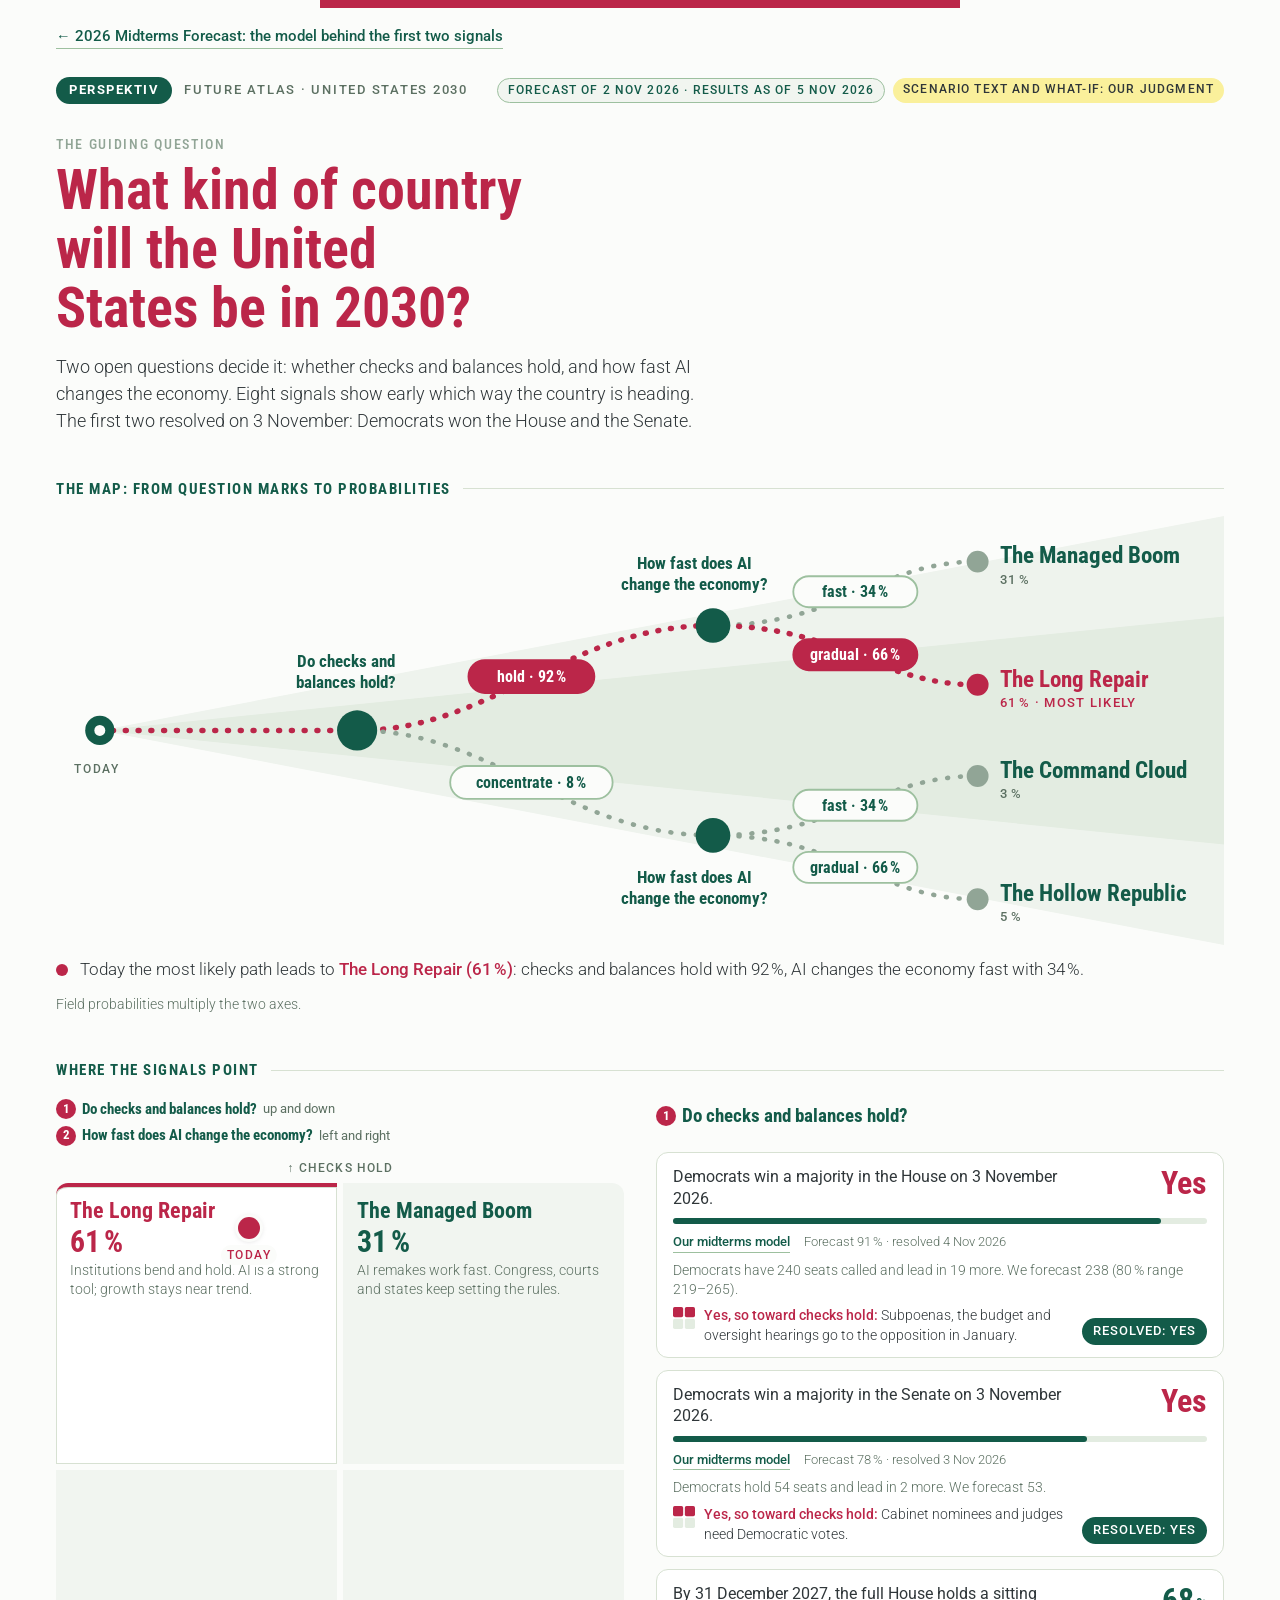
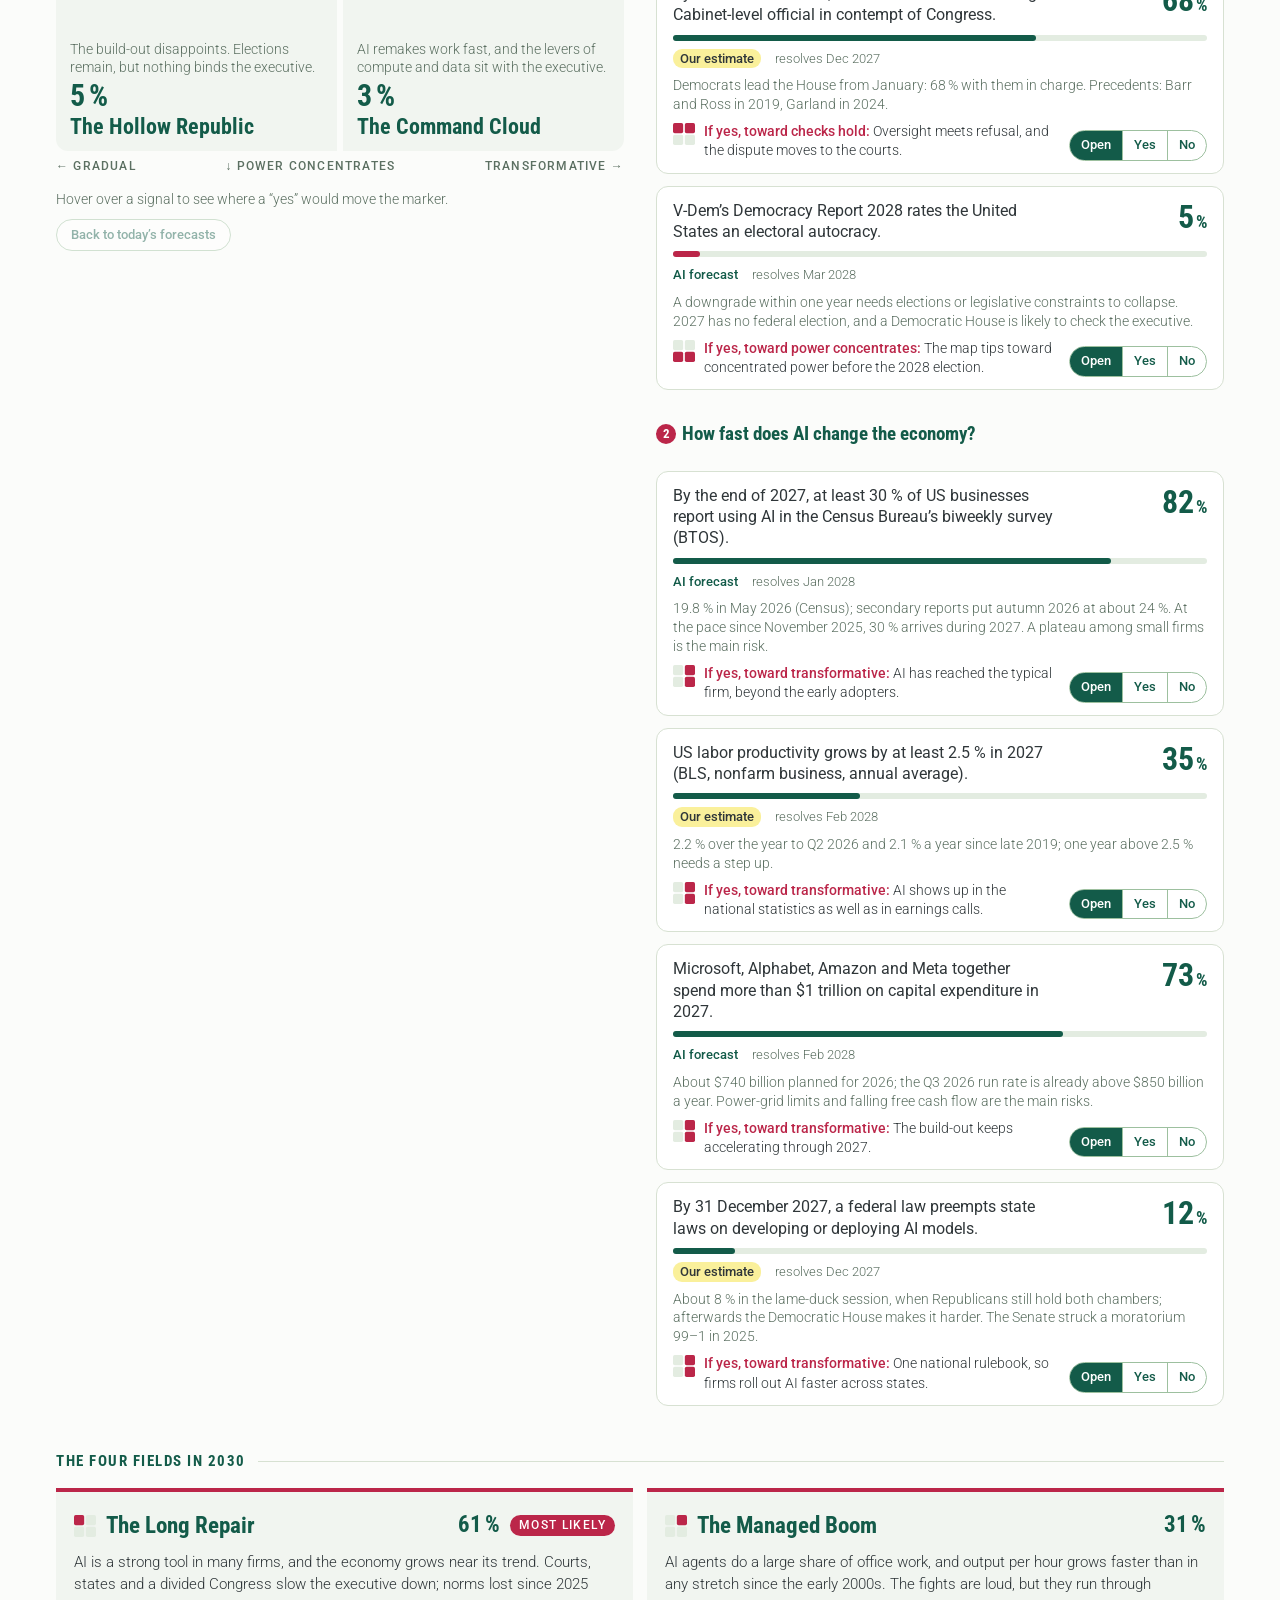
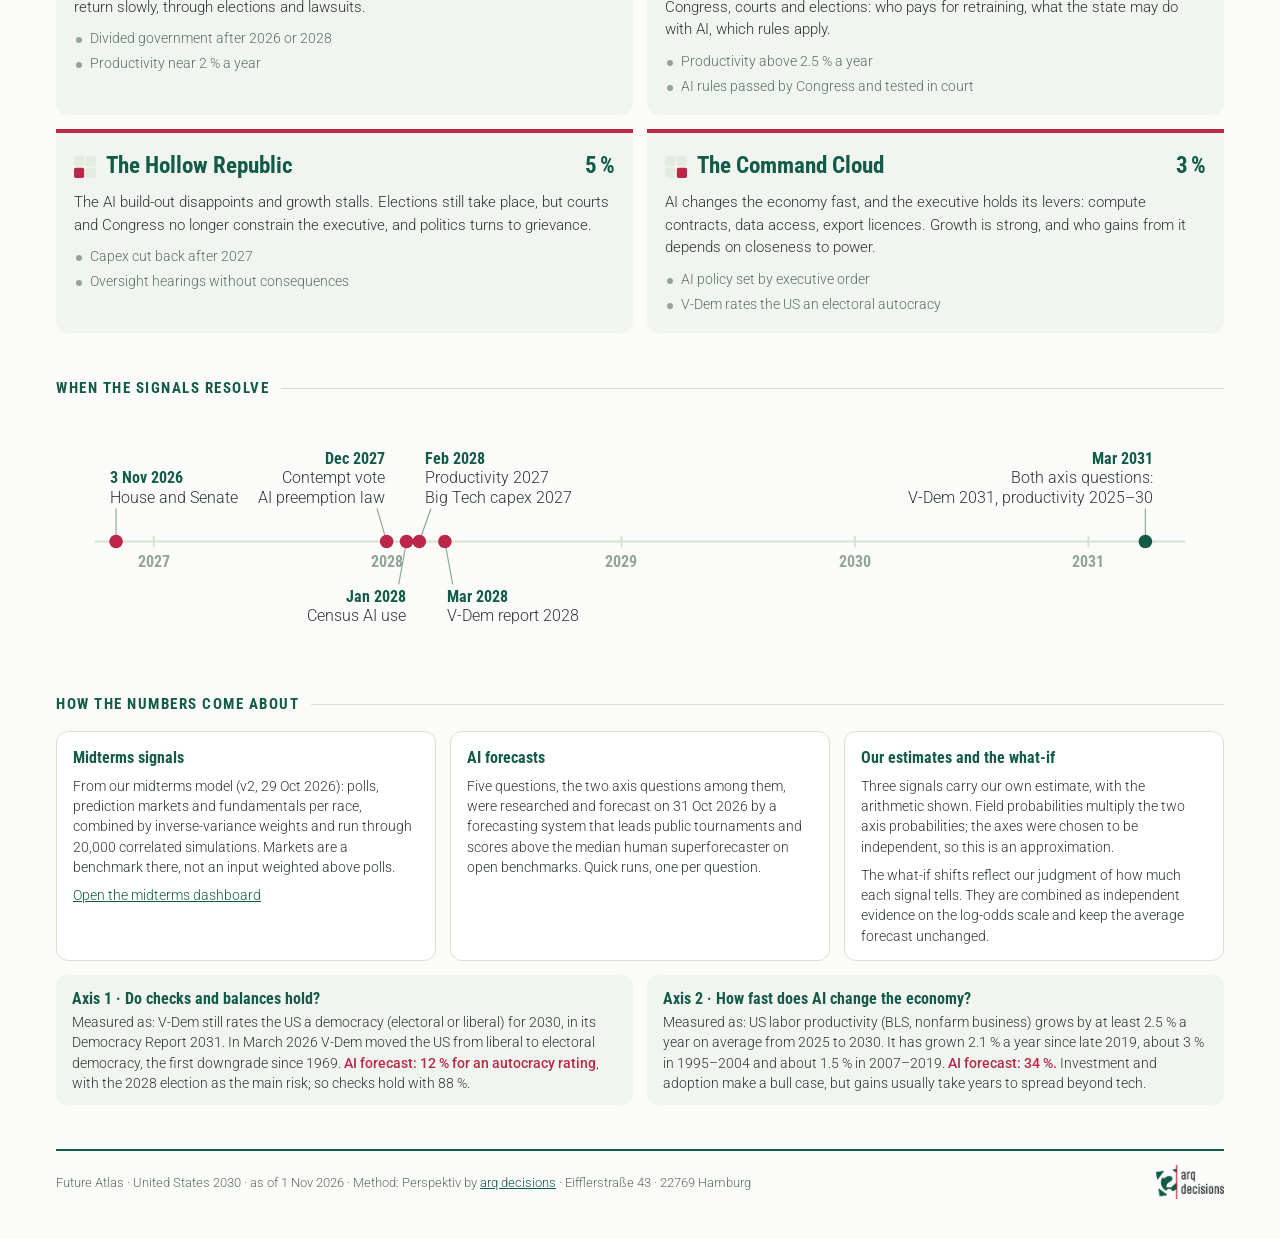
==== commit 8f6d4c2d: "Atlas: House and Senate signals resolved, marker moved Co-Authored-By: Claude Opus 5.5 <noreply@anth" ====
--- a/app/atlas/index.html
+++ b/app/atlas/index.html
@@ -4,10 +4,10 @@
 <meta charset="utf-8">
 <meta name="viewport" content="width=device-width, initial-scale=1, viewport-fit=cover">
 <title>America 2030 Future Atlas</title>
-<meta name="description" content="Two open questions decide what kind of country the US will be in 2030: whether checks and balances hold, and how fast AI changes the economy. Eight forecast signals show which way it goes; the first two resolve on 3 November 2026.">
+<meta name="description" content="Two open questions decide what kind of country the US will be in 2030: whether checks and balances hold, and how fast AI changes the economy. Eight forecast signals show which way it goes; the first two resolved on 3 November 2026: Democrats won the House and the Senate.">
 <meta property="og:type" content="website">
 <meta property="og:title" content="America 2030 Future Atlas">
-<meta property="og:description" content="Two open questions decide what kind of country the US will be in 2030: whether checks and balances hold, and how fast AI changes the economy. Eight forecast signals show which way it goes; the first two resolve on 3 November 2026.">
+<meta property="og:description" content="Two open questions decide what kind of country the US will be in 2030: whether checks and balances hold, and how fast AI changes the economy. Eight forecast signals show which way it goes; the first two resolved on 3 November 2026: Democrats won the House and the Senate.">
 <meta property="og:url" content="https://nikwall.github.io/midterms-2026-forecast/atlas/">
 <meta property="og:image" content="https://nikwall.github.io/midterms-2026-forecast/atlas/og.png">
 <meta property="og:image:width" content="1200">
@@ -255,7 +255,7 @@
 
   <p class="kick">The guiding question</p>
   <h1>What kind of country will the United States be in&nbsp;2030?</h1>
-  <p class="lead">Two open questions decide it: whether checks and balances hold, and how fast AI changes the economy. Eight signals show early which way the country is heading. The first two resolve on Tuesday, 3&nbsp;November.</p>
+  <p class="lead">Two open questions decide it: whether checks and balances hold, and how fast AI changes the economy. Eight signals show early which way the country is heading. The first two resolved on 3&nbsp;November: Democrats won the House and the Senate.</p>
 
   <!-- ================= Landkarte ================= -->
   <section aria-labelledby="l-map">
@@ -374,12 +374,12 @@
 
   // ifYes = P(positive pole of the axis | signal resolves yes), our judgment. ifNo follows from the prior.
   const SIGNALS = [
-    { id: "S1", href: "../#congress", axis: "checks", dir: "pos", p: 0.91, ifYes: 0.898, date: "2026-11-03", short: "Democrats win the House",
+    { id: "S1", href: "../#results", axis: "checks", dir: "pos", p: 0.91, ifYes: 0.898, date: "2026-11-03", short: "Democrats win the House",
       q: "Democrats win a majority in the House on 3 November 2026.",
       who: "Our midterms model", extra: "Markets 92 % · resolves Nov 2026",
       why: "D+8 national environment; 237 seats in the median simulation, 80 % range 219–264.",
       then: "Subpoenas, the budget and oversight hearings go to the opposition in January." },
-    { id: "S2", href: "../#congress", axis: "checks", dir: "pos", p: 0.70, ifYes: 0.906, date: "2026-11-03", short: "Democrats win the Senate",
+    { id: "S2", href: "../#results", axis: "checks", dir: "pos", p: 0.70, ifYes: 0.906, date: "2026-11-03", short: "Democrats win the Senate",
       q: "Democrats win a majority in the Senate on 3 November 2026.",
       who: "Our midterms model", extra: "Markets 67.5 % · resolves Nov 2026",
       why: "52 seats in the median simulation; Alaska is the tipping-point race.",
@@ -434,8 +434,8 @@
   FIELDS.HF.mm = [0,1,0,0]; FIELDS.HG.mm = [1,0,0,0]; FIELDS.CF.mm = [0,0,0,1]; FIELDS.CG.mm = [0,0,1,0];
 
   // Set a signal to "yes" or "no" once it is called; it then counts as evidence for "today".
-  const RESOLVED = { S1: null, S2: null };
-  const RESOLVED_ON = { S1: "", S2: "" };   // e.g. "4 Nov 2026"
+  const RESOLVED = { S1: "yes", S2: "yes" };
+  const RESOLVED_ON = { S1: "4 Nov 2026", S2: "3 Nov 2026" };   // when AP called control, US Eastern time
 
   const STATES = { AK: "Alaska", AL: "Alabama", AR: "Arkansas", AZ: "Arizona", CA: "California", CO: "Colorado", CT: "Connecticut", DE: "Delaware", FL: "Florida", GA: "Georgia",
     HI: "Hawaii", IA: "Iowa", ID: "Idaho", IL: "Illinois", IN: "Indiana", KS: "Kansas", KY: "Kentucky", LA: "Louisiana", MA: "Massachusetts", MD: "Maryland", ME: "Maine",
@@ -454,10 +454,12 @@
       s.extra = (m ? "Markets " + p0(m) + " · " : "") + "resolves Nov 2026";
       if (h.dem_seats && h.dem_seats.ci80) s.why = (typeof env === "number" ? (env >= 0 ? "D+" : "R+") + Math.abs(Math.round(env)) + " national environment; " : "") +
         h.dem_seats.median + " seats in the median simulation, 80\u202f% range " + h.dem_seats.ci80[0] + "–" + h.dem_seats.ci80[1] + ".";
-      const pH = h.p_dem_control, s3 = get("S3"), s8 = get("S8");
+      const pH = RESOLVED.S1 ? (RESOLVED.S1 === "yes" ? 1 : 0) : h.p_dem_control, s3 = get("S3"), s8 = get("S8");
       s3.p = pH * 0.68 + (1 - pH) * 0.02;
-      s3.why = p0(pH) + " Democratic House × 68\u202f% if Democrats lead it + " + p0(1 - pH) + " × 2\u202f% otherwise. Precedents: Barr and Ross in 2019, Garland in 2024.";
+      s3.why = (RESOLVED.S1 === "yes" ? "Democrats lead the House from January: 68\u202f% with them in charge."
+        : p0(pH) + " Democratic House × 68\u202f% if Democrats lead it + " + p0(1 - pH) + " × 2\u202f% otherwise.") + " Precedents: Barr and Ross in 2019, Garland in 2024.";
       s8.p = 0.08 + 0.92 * (pH * 0.04 + (1 - pH) * 0.20);
+      if (RESOLVED.S1 === "yes") s8.why = s8.why.replace("a likely Democratic House", "the Democratic House");
     }
     if (se && typeof se.p_dem_control === "number") {
       const s = get("S2"), m = market("p_dem_senate"); s.p = se.p_dem_control;
@@ -472,8 +474,21 @@
     }
   }
 
-  fetch("../data/forecast.json", { cache: "no-cache" }).then(r => r.ok ? r.json() : null).catch(() => null)
-    .then(fc => { try { if (fc) applyForecast(fc); } catch (e) { console.warn("forecast.json not applied", e); } boot(); });
+  // Resolved signals show the count so far; results.json refreshes every three hours.
+  function applyResults(r, fc) {
+    const get = id => SIGNALS.find(s => s.id === id), day = t => new Date(t).toLocaleDateString("en-GB", { day: "numeric", month: "short", year: "numeric" });
+    const ahead = n => n ? " and lead in " + n + " more" : "", ci = fc.house.dem_seats.ci80;
+    if (RESOLVED.S1) get("S1").why = "Democrats have " + r.house.called.D + " seats called" + ahead(r.house.leading.D) + ". We forecast " + fc.house.dem_seats.median +
+      " (80\u202f% range " + ci[0] + "–" + ci[1] + ").";
+    if (RESOLVED.S2) get("S2").why = "Democrats hold " + (r.not_up.D + r.senate.called.D) + " seats" + ahead(r.senate.leading.D) + ". We forecast " + fc.senate.dem_seats.median + ".";
+    document.getElementById("stamp").textContent = "Forecast of " + day(fc.meta.updated) + " · results as of " + day(r.updated);
+  }
+
+  const load = path => fetch(path, { cache: "no-cache" }).then(r => r.ok ? r.json() : null).catch(() => null);
+  Promise.all([load("../data/forecast.json"), load("../data/results.json")]).then(([fc, res]) => {
+    try { if (fc) applyForecast(fc); if (fc && res) applyResults(res, fc); } catch (e) { console.warn("forecast.json not applied", e); }
+    boot();
+  });
 
   function boot() {
   SIGNALS.forEach(s => { s.resolved = RESOLVED[s.id] || null; s.resolvedOn = RESOLVED_ON[s.id] || ""; });
@@ -517,7 +532,7 @@
         '<p class="src">' + (s.href ? '<a class="who" href="' + s.href + '">' + s.who + "</a>" : '<span class="who' + (s.est ? " est" : "") + '">' + s.who + "</span>") +
           "<span>" + (s.resolved ? "Forecast " + Math.round(s.p * 100) + " % · resolved " + s.resolvedOn : s.extra) + "</span></p>" +
         '<p class="why">' + s.why + "</p>" +
-        '<p class="then">' + mm(dirCells(s)) + "<span><b>If yes, toward " + poleName(s) + ":</b> " + s.then + "</span></p>" +
+        '<p class="then">' + mm(dirCells(s)) + "<span><b>" + (s.resolved === "yes" ? "Yes, so toward " : "If yes, toward ") + poleName(s) + ":</b> " + s.then + "</span></p>" +
         (s.resolved ? '<span class="resolved">Resolved: ' + s.resolved + "</span>" :
         '<div class="seg3" role="group" aria-label="What-if for: ' + s.short + '">' +
           '<button type="button" data-v="open" aria-pressed="true">Open</button>' +
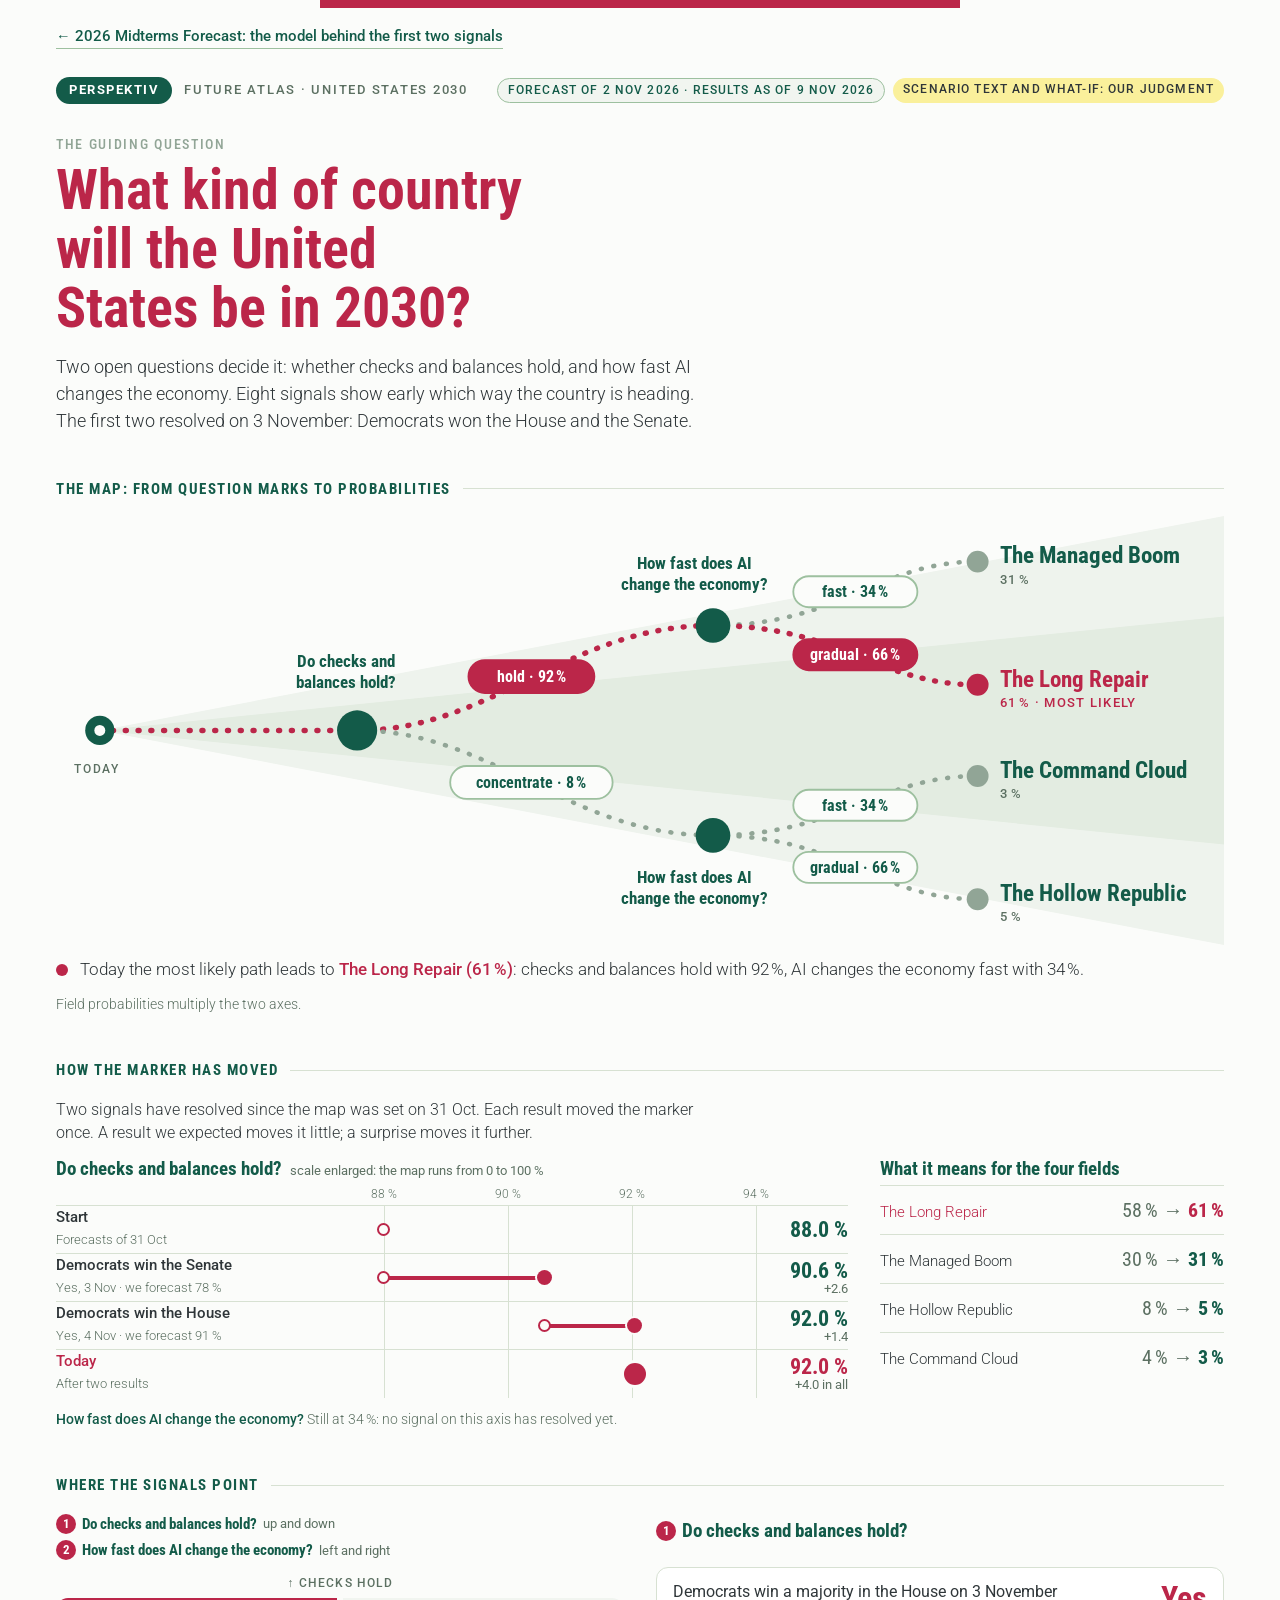
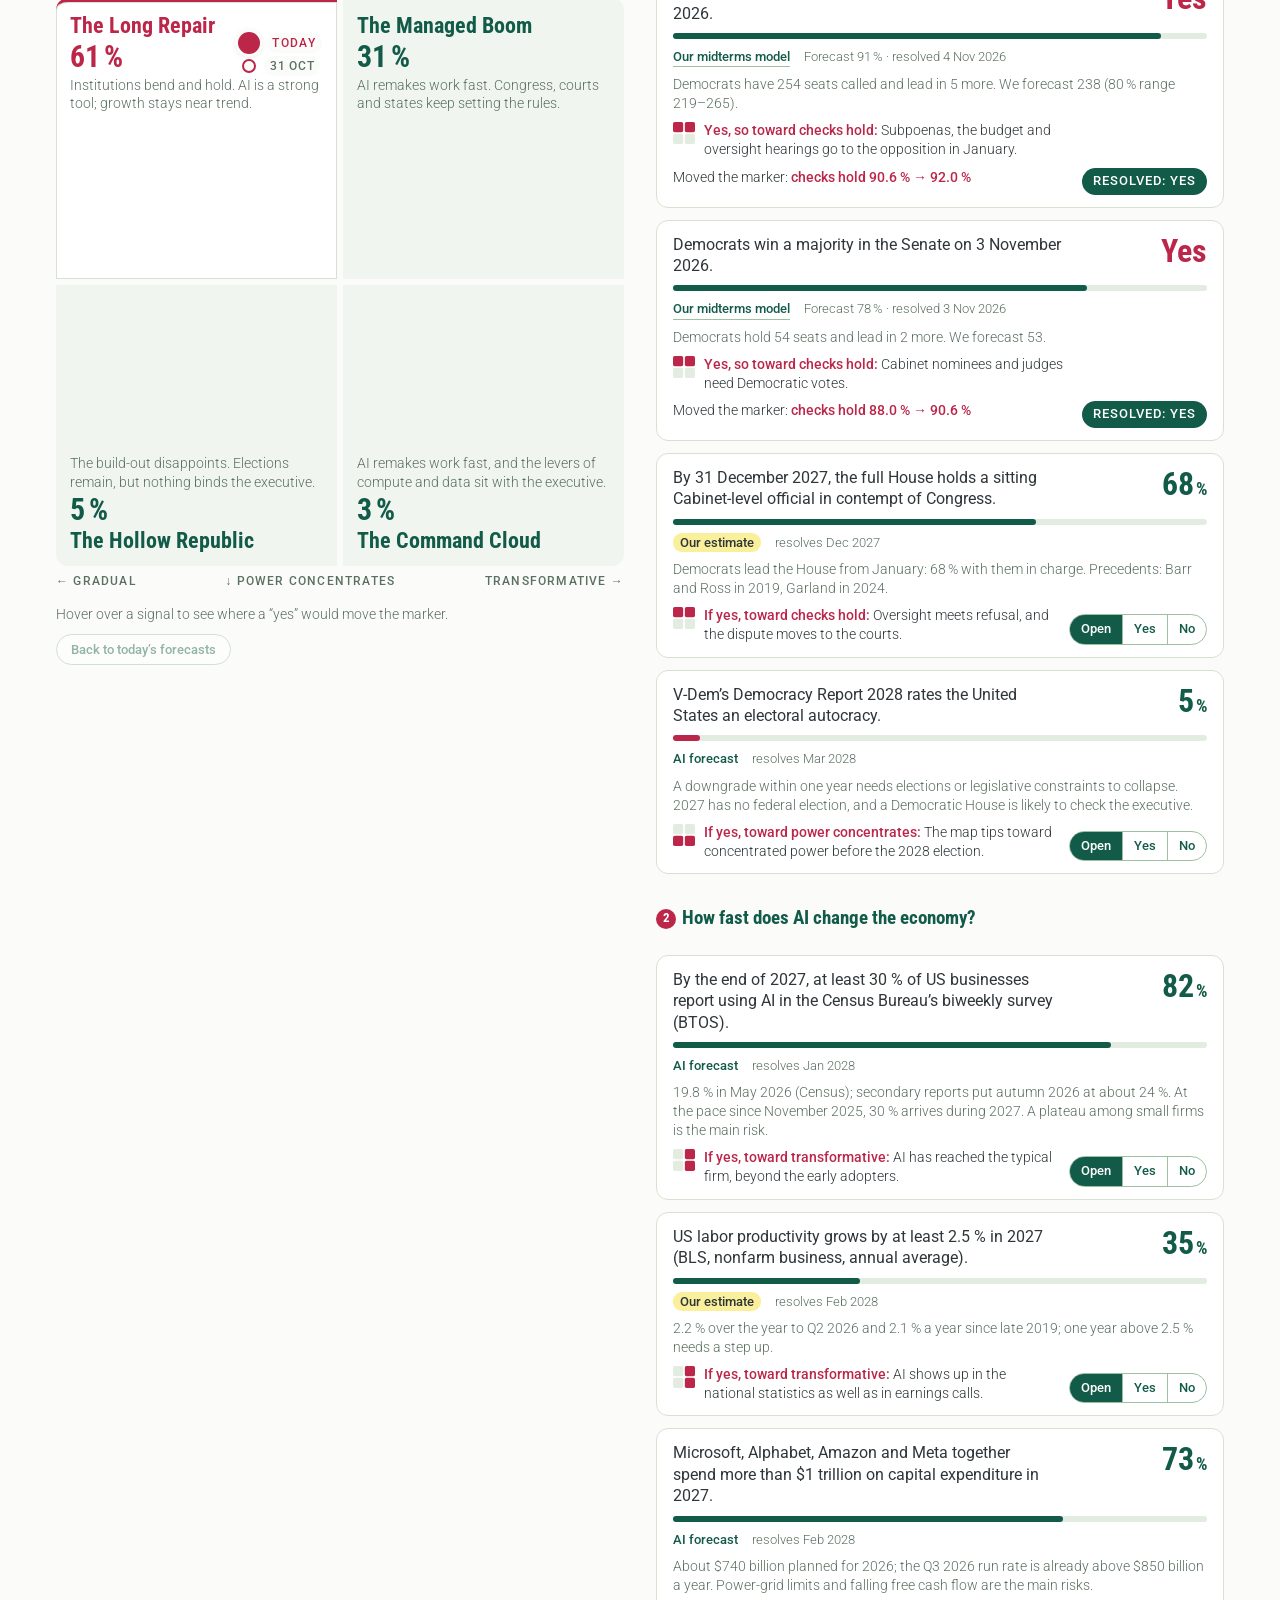
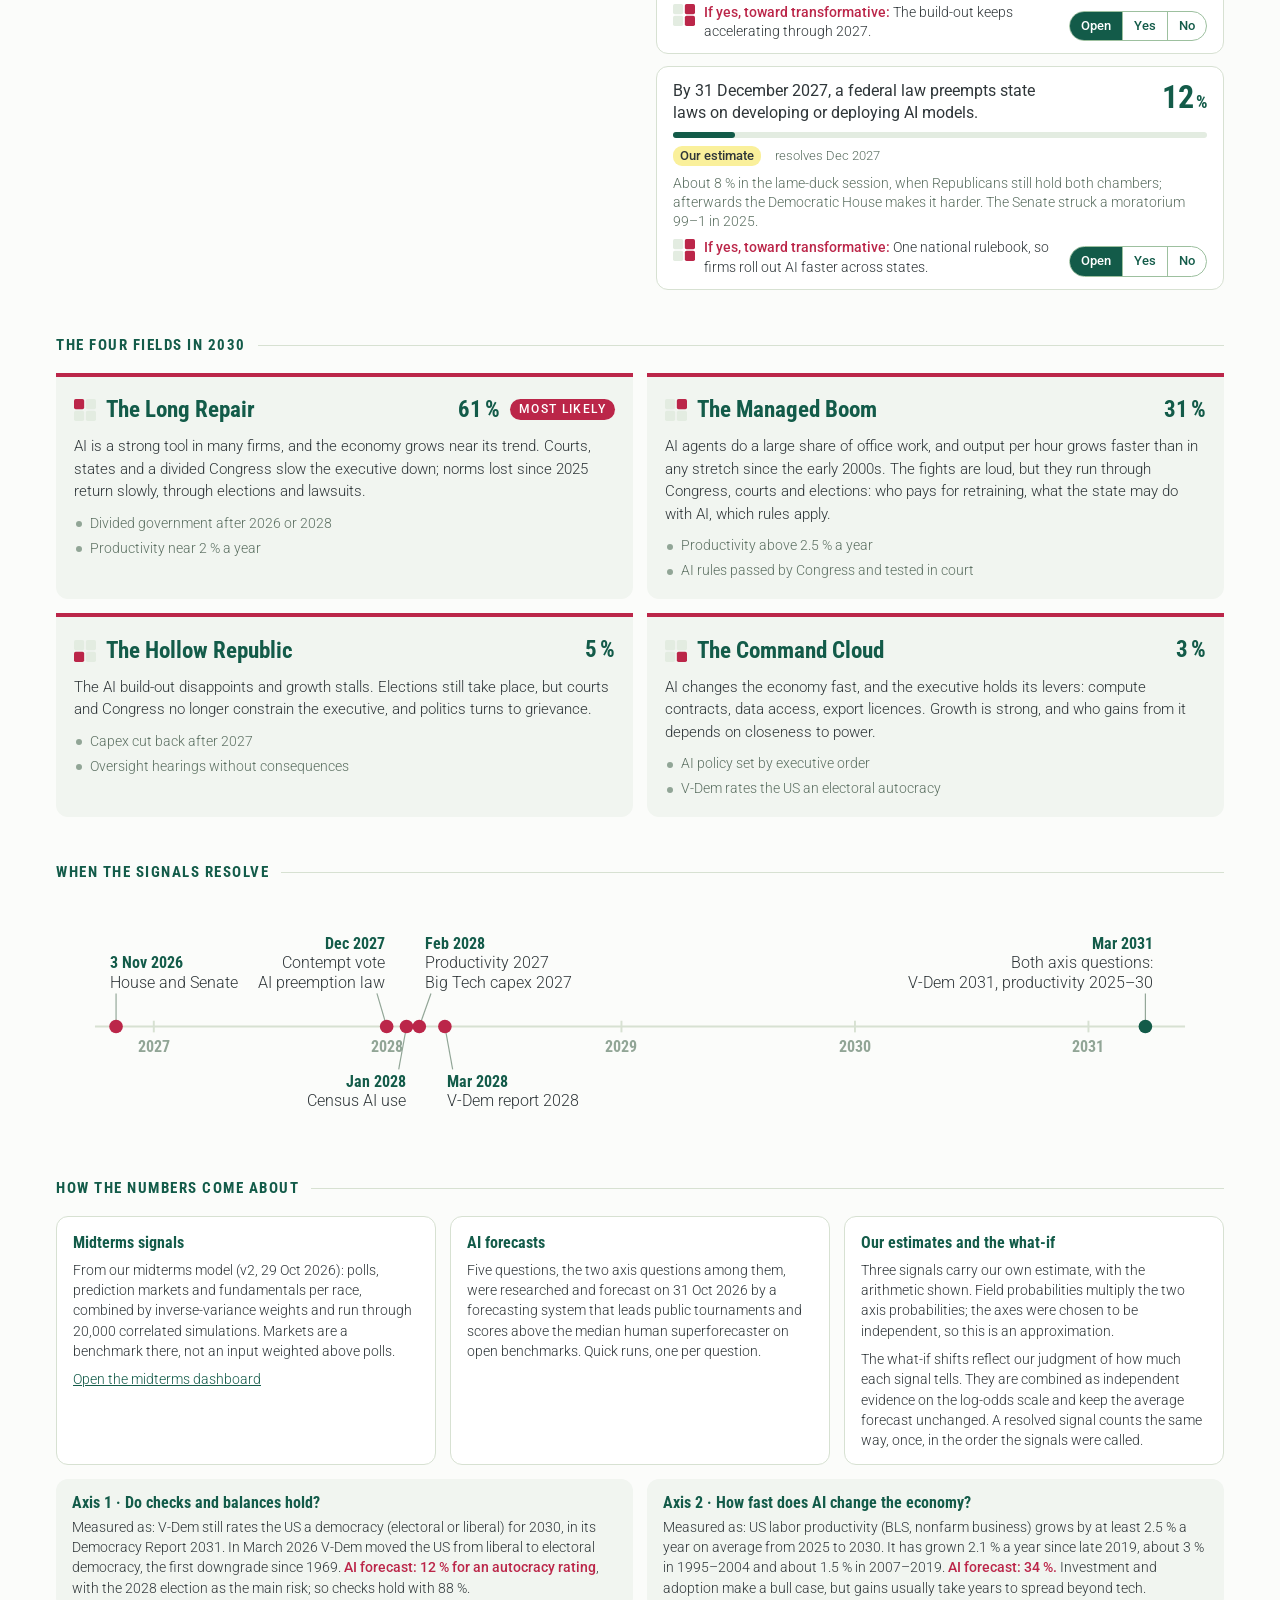
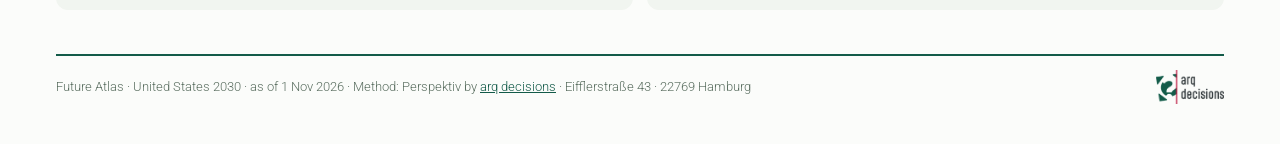
==== commit bec9c0cc: "Atlas: show how the resolved signals moved the marker The map marks the start of 31 Oct beside today" ====
--- a/app/atlas/index.html
+++ b/app/atlas/index.html
@@ -145,9 +145,12 @@
 .marker, .ghost { position: absolute; width: 22px; height: 22px; margin: -11px 0 0 -11px; border-radius: 50%; pointer-events: none;
   transition: left .45s cubic-bezier(.3,.7,.3,1), top .45s cubic-bezier(.3,.7,.3,1), opacity .2s; }
 .marker { background: var(--crimson-fill); box-shadow: 0 0 0 3px var(--bg), 0 1px 6px rgba(0,0,0,.25); z-index: 2; }
-.marker span { position: absolute; left: 50%; top: 28px; transform: translateX(-50%); white-space: nowrap; font-size: 12px; font-weight: 500;
+.marker span, .start span { position: absolute; left: 28px; top: 50%; transform: translateY(-50%); white-space: nowrap; font-size: 12px; font-weight: 500;
   letter-spacing: .12em; text-transform: uppercase; color: var(--crimson); background: var(--bg); padding: 1px 6px; border-radius: 10px; }
-.marker.flip span { top: auto; bottom: 28px; }
+.marker.flip span { left: auto; right: 28px; }
+.start { position: absolute; width: 14px; height: 14px; margin: -7px 0 0 -7px; border-radius: 50%; border: 2.5px solid var(--crimson); background: var(--bg); pointer-events: none; z-index: 1; display: none; }
+.start.on { display: block; }
+.start span { left: 20px; color: var(--muted); letter-spacing: .06em; }
 .ghost { border: 2.5px dashed var(--crimson); background: transparent; opacity: 0; z-index: 1; }
 .ghost.on { opacity: 1; }
 .mapnote { margin-top: 14px; display: flex; gap: 10px; justify-content: space-between; align-items: center; flex-wrap: wrap; font-size: 13.5px; color: var(--muted); }
@@ -155,6 +158,35 @@
   border-radius: 20px; padding: 5px 14px; cursor: pointer; }
 .reset:hover { background: var(--tint); }
 .reset[disabled] { opacity: .45; cursor: default; }
+
+/* ---------- Wie sich der Punkt bewegt hat ---------- */
+.move-lead { max-width: 74ch; font-size: 16px; line-height: 1.45; margin-bottom: 14px; }
+.move { display: grid; grid-template-columns: minmax(0, 2.3fr) minmax(0, 1fr); gap: 32px; align-items: start; }
+.ladder h4, .mfields h4 { font-family: var(--cond); font-weight: 700; font-size: 19px; line-height: 1.2; color: var(--green); margin-bottom: 4px; }
+.ladder h4 em { font-family: var(--body); font-style: normal; font-weight: 400; font-size: 13px; color: var(--muted); margin-left: 8px; }
+.ladder + .ladder { margin-top: 16px; }
+.lrow { display: grid; grid-template-columns: minmax(180px, 1.15fr) minmax(0, 2fr) 76px; gap: 16px; align-items: center; min-height: 48px; border-top: 1px solid var(--line); }
+.lrow.scale { min-height: 20px; border-top: 0; }
+.lrow.today .ll b, .lrow.today .lv { color: var(--crimson); }
+.ll b { display: block; font-weight: 500; font-size: 15px; line-height: 1.25; }
+.ll span { font-size: 13px; color: var(--muted); }
+.lt { position: relative; height: 26px; }
+.lt u { position: absolute; top: -11px; bottom: -11px; width: 1px; background: var(--line); }
+.lrow.scale .lt { height: 16px; }
+.lrow.scale .lt span { position: absolute; bottom: 0; transform: translateX(-50%); font-size: 12px; color: var(--muted); white-space: nowrap; }
+.lt i { position: absolute; top: 50%; display: block; }
+.lt .seg { height: 4px; margin-top: -2px; background: var(--crimson-fill); border-radius: 2px; }
+.lt .was { width: 13px; height: 13px; margin: -6.5px 0 0 -6.5px; border: 2.5px solid var(--crimson); border-radius: 50%; background: var(--bg); }
+.lt .now { width: 15px; height: 15px; margin: -7.5px 0 0 -7.5px; border-radius: 50%; background: var(--crimson-fill); box-shadow: 0 0 0 2px var(--bg); }
+.lt .now.big { width: 22px; height: 22px; margin: -11px 0 0 -11px; box-shadow: 0 0 0 3px var(--bg); }
+.lv { text-align: right; font-family: var(--cond); font-weight: 700; font-size: 22px; line-height: 1.05; color: var(--green); font-variant-numeric: tabular-nums; white-space: nowrap; }
+.lv small { display: block; font-family: var(--body); font-weight: 400; font-size: 13px; color: var(--muted); }
+.axis-still { margin-top: 12px; font-size: 14px; color: var(--muted); }
+.axis-still b { font-weight: 500; color: var(--green); }
+.mfield { display: flex; justify-content: space-between; align-items: baseline; gap: 12px; padding: 9px 0; border-top: 1px solid var(--line); font-size: 15px; }
+.mfield b { font-family: var(--cond); font-weight: 700; font-size: 20px; color: var(--green); font-variant-numeric: tabular-nums; white-space: nowrap; }
+.mfield b span { font-weight: 400; color: var(--muted); }
+.mfield.top, .mfield.top b { color: var(--crimson); }
 
 .grp { display: flex; align-items: center; font-family: var(--cond); font-weight: 700; font-size: 19px; color: var(--green); margin: 4px 0 10px; }
 .grp + .sig { margin-top: 0; }
@@ -175,6 +207,8 @@
 .sig .why { grid-column: 1 / -1; font-size: 13.5px; line-height: 1.4; color: var(--muted); }
 .sig .then { grid-column: 1; display: flex; gap: 9px; align-items: flex-start; font-size: 14px; line-height: 1.38; }
 .sig .then b { color: var(--crimson); font-weight: 500; }
+.sig .moved { grid-column: 1; font-size: 14px; line-height: 1.38; }
+.sig .moved b { font-weight: 500; color: var(--crimson); font-variant-numeric: tabular-nums; }
 .mm { width: 22px; height: 22px; flex: none; margin-top: 1px; }
 .mm rect { fill: var(--tint-2); } .mm rect.on { fill: var(--crimson-fill); }
 .seg3 { grid-column: 2; align-self: end; display: inline-flex; border: 1px solid var(--sage); border-radius: 18px; overflow: hidden; }
@@ -229,7 +263,21 @@
   .mapcol { position: static; }
   .method { grid-template-columns: minmax(0, 1fr); }
 }
+@media (max-width: 900px) {
+  .move { grid-template-columns: minmax(0, 1fr); gap: 20px; }
+}
 @media (max-width: 620px) {
+  .lrow { grid-template-columns: minmax(0, 1fr) 70px; row-gap: 2px; padding: 7px 0; }
+  .lrow .ll { grid-column: 1 / -1; }
+  .lrow.scale { padding: 0; }
+  .lrow.scale > :empty { display: none; }
+  .lt u { top: 0; bottom: 0; }
+  .qd.tl, .qd.tr { justify-content: flex-end; }
+  .marker { width: 16px; height: 16px; margin: -8px 0 0 -8px; }
+  .start { width: 11px; height: 11px; margin: -5.5px 0 0 -5.5px; border-width: 2px; }
+  .marker span, .start span { font-size: 10px; padding: 0 4px; line-height: 13px; }
+  .marker span { left: 20px; } .start span { left: 18px; }
+  .marker.flip span { right: 20px; }
   .sig .resolved { grid-column: 1; justify-self: start; }
   .poles { font-size: 11px; letter-spacing: .05em; }
   .fields, .axdef { grid-template-columns: minmax(0, 1fr); }
@@ -301,6 +349,16 @@
     <p class="reading" id="reading"></p>
   </section>
 
+  <!-- ================= Wie sich der Punkt bewegt hat ================= -->
+  <section aria-labelledby="l-move" id="move-section" hidden>
+    <div class="section-label" id="l-move">How the marker has moved</div>
+    <p class="move-lead" id="move-lead"></p>
+    <div class="move">
+      <div id="ladders"></div>
+      <div class="mfields" id="mfields"></div>
+    </div>
+  </section>
+
   <!-- ================= Karte und Signale ================= -->
   <section aria-labelledby="l-sig">
     <div class="section-label" id="l-sig">Where the signals point</div>
@@ -315,6 +373,7 @@
             <div class="qd bl" id="qdCG"><p class="d">The build-out disappoints. Elections remain, but nothing binds the executive.</p><span class="p"></span><h3>The Hollow Republic</h3></div>
             <div class="qd br" id="qdCF"><p class="d">AI remakes work fast, and the levers of compute and data sit with the executive.</p><span class="p"></span><h3>The Command Cloud</h3></div>
             <svg class="overlay" viewBox="0 0 100 100" preserveAspectRatio="none" aria-hidden="true"><line id="arrow" x1="0" y1="0" x2="0" y2="0" opacity="0"/></svg>
+            <div class="start" id="start"><span>31 Oct</span></div>
             <div class="ghost" id="ghost"></div>
             <div class="marker" id="marker"><span>Today</span></div>
           </div>
@@ -350,7 +409,7 @@
         <p>Five questions, the two axis questions among them, were researched and forecast on 31 Oct 2026 by a forecasting system that leads public tournaments and scores above the median human superforecaster on open benchmarks. Quick runs, one per question.</p></div>
       <div class="mcard"><h4>Our estimates and the what-if</h4>
         <p>Three signals carry our own estimate, with the arithmetic shown. Field probabilities multiply the two axis probabilities; the axes were chosen to be independent, so this is an approximation.</p>
-        <p>The what-if shifts reflect our judgment of how much each signal tells. They are combined as independent evidence on the log-odds scale and keep the average forecast unchanged.</p></div>
+        <p>The what-if shifts reflect our judgment of how much each signal tells. They are combined as independent evidence on the log-odds scale and keep the average forecast unchanged. A resolved signal counts the same way, once, in the order the signals were called.</p></div>
     </div>
     <div class="axdef">
       <div><b>Axis 1 · Do checks and balances hold?</b>Measured as: V-Dem still rates the US a democracy (electoral or liberal) for 2030, in its Democracy Report 2031. In March 2026 V-Dem moved the US from liberal to electoral democracy, the first downgrade since 1969. <b class="fc">AI forecast: 12&nbsp;% for an autocracy rating</b>, with the 2028 election as the main risk; so checks hold with 88&nbsp;%.</div>
@@ -519,6 +578,21 @@
   }
   function poleName(s) { const a = AXES[s.axis]; return s.dir === "pos" ? a.pos : a.neg; }
 
+  // The way the marker has come: one step per resolved signal, in the order they were called.
+  const path = (function () {
+    const st = {}; SIGNALS.forEach(s => st[s.id] = "open");
+    const here = () => ({ h: axisP("checks", st), f: axisP("ai", st) });
+    const out = [here()];
+    SIGNALS.filter(s => s.resolved).sort((a, b) => Date.parse(a.resolvedOn) - Date.parse(b.resolvedOn))
+      .forEach(s => { st[s.id] = s.resolved; out.push(Object.assign(here(), { s })); });
+    return out;
+  })();
+  const axisKey = ax => ax === "checks" ? "h" : "f", one = v => (v * 100).toFixed(1) + " %";
+  function movedLine(s) {
+    const i = path.findIndex(p => p.s === s), k = axisKey(s.axis);
+    return '<p class="moved">Moved the marker: <b>' + AXES[s.axis].pos + " " + one(path[i - 1][k]) + " → " + one(path[i][k]) + "</b></p>";
+  }
+
   // ---------- render signals ----------
   const sigsEl = document.getElementById("sigs");
   let html = "";
@@ -533,7 +607,7 @@
           "<span>" + (s.resolved ? "Forecast " + Math.round(s.p * 100) + " % · resolved " + s.resolvedOn : s.extra) + "</span></p>" +
         '<p class="why">' + s.why + "</p>" +
         '<p class="then">' + mm(dirCells(s)) + "<span><b>" + (s.resolved === "yes" ? "Yes, so toward " : "If yes, toward ") + poleName(s) + ":</b> " + s.then + "</span></p>" +
-        (s.resolved ? '<span class="resolved">Resolved: ' + s.resolved + "</span>" :
+        (s.resolved ? movedLine(s) + '<span class="resolved">Resolved: ' + s.resolved + "</span>" :
         '<div class="seg3" role="group" aria-label="What-if for: ' + s.short + '">' +
           '<button type="button" data-v="open" aria-pressed="true">Open</button>' +
           '<button type="button" data-v="yes" aria-pressed="false">Yes</button>' +
@@ -575,8 +649,52 @@
     svg.innerHTML = s;
   })();
 
+  // ---------- how the marker has moved ----------
+  (function moved() {
+    if (path.length < 2) return;
+    const NUM = ["No", "One", "Two", "Three", "Four", "Five", "Six", "Seven", "Eight"], n = path.length - 1;
+    const start = path[0], end = path[n];
+    document.getElementById("move-lead").textContent = NUM[n] + (n === 1 ? " signal has" : " signals have") + " resolved since the map was set on 31 Oct. " +
+      "Each result moved the marker once. A result we expected moves it little; a surprise moves it further.";
+    const short = { checks: "Do checks and balances hold?", ai: "How fast does AI change the economy?" };
+    let out = "", still = "";
+    ["checks", "ai"].forEach(ax => {
+      const k = axisKey(ax), steps = path.slice(1).filter(p => p.s.axis === ax);
+      if (!steps.length) { still += '<p class="axis-still"><b>' + short[ax] + "</b> Still at " + pct(start[k]) + ": no signal on this axis has resolved yet.</p>"; return; }
+      const vals = [start[k]].concat(steps.map(p => p[k])).map(v => v * 100);
+      const lo = Math.floor(Math.min.apply(null, vals)) - 1, hi = Math.ceil(Math.max.apply(null, vals)) + 1;
+      const x = v => (v * 100 - lo) / (hi - lo) * 100;
+      let grid = "", ticks = "";
+      for (let t = lo; t <= hi; t++) { if (t % 2) continue; const at = (t - lo) / (hi - lo) * 100;
+        grid += '<u style="left:' + at + '%"></u>'; ticks += '<span style="left:' + at + '%">' + t + " %</span>"; }
+      const row = (cls, label, sub_, track, value, delta) => '<div class="lrow ' + cls + '"><div class="ll"><b>' + label + "</b><span>" + sub_ + '</span></div><div class="lt">' + grid + track +
+        '</div><div class="lv">' + value + (delta ? "<small>" + delta + "</small>" : "") + "</div></div>";
+      const sign = d => (d >= 0 ? "+" : "−") + Math.abs(d * 100).toFixed(1);
+      const dot = (cls, v) => '<i class="' + cls + '" style="left:' + x(v) + '%"></i>';
+      let html_ = "<h4>" + short[ax] + "<em>scale enlarged: the map runs from 0 to 100 %</em></h4>" +
+        '<div class="lrow scale"><div></div><div class="lt">' + ticks + "</div><div></div></div>" +
+        row("", "Start", "Forecasts of 31 Oct", dot("was", start[k]), one(start[k]), "");
+      let prev = start[k];
+      steps.forEach(p => {
+        const s = p.s, left = Math.min(x(prev), x(p[k])), width = Math.abs(x(p[k]) - x(prev));
+        html_ += row("", s.short, (s.resolved === "yes" ? "Yes" : "No") + ", " + s.resolvedOn.replace(/ 20\d\d$/, "") + " · we forecast " + Math.round(s.p * 100) + " %",
+          '<i class="seg" style="left:' + left + "%;width:" + width + '%"></i>' + dot("was", prev) + dot("now", p[k]), one(p[k]), sign(p[k] - prev));
+        prev = p[k];
+      });
+      html_ += row("today", "Today", "After " + NUM[steps.length].toLowerCase() + (steps.length === 1 ? " result" : " results"), dot("now big", end[k]), one(end[k]), sign(end[k] - start[k]) + " in all");
+      out += '<div class="ladder">' + html_ + "</div>";
+    });
+    document.getElementById("ladders").innerHTML = out + still;
+    const a = fieldsP(start.h, start.f), b = fieldsP(end.h, end.f), t = top(b);
+    document.getElementById("mfields").innerHTML = "<h4>What it means for the four fields</h4>" + Object.keys(b).sort((x, y) => b[y] - b[x]).map(k =>
+      '<div class="mfield' + (k === t ? " top" : "") + '"><span>' + FIELDS[k].name + "</span><b><span>" + pct(a[k]) + " → </span>" + pct(b[k]) + "</b></div>").join("");
+    document.getElementById("move-section").hidden = false;
+  })();
+
   // ---------- update ----------
   const $ = id => document.getElementById(id);
+  if (path.length > 1) { const st = document.getElementById("start"); st.classList.add("on");
+    st.style.left = clamp(path[0].f, 0.04, 0.96) * 100 + "%"; st.style.top = clamp(1 - path[0].h, 0.04, 0.96) * 100 + "%"; }
   function setPill(id, txt, hot) { const g = $(id); g.querySelector("text").textContent = txt; g.classList.toggle("hot", hot); }
   function place(el, h, f) { el.style.left = clamp(f, 0.04, 0.96) * 100 + "%"; el.style.top = clamp(1 - h, 0.04, 0.96) * 100 + "%"; }
 
@@ -598,7 +716,7 @@
       const old = fe.querySelector(".em"); if (old) old.remove();
       if (t === k) fe.querySelector(".h").insertAdjacentHTML("beforeend", '<span class="em">most likely</span>');
     });
-    const m = $("marker"); place(m, h, f); m.classList.toggle("flip", h < 0.16);
+    const m = $("marker"); place(m, h, f); m.classList.toggle("flip", f > 0.78);
     const set = SIGNALS.filter(s => !s.resolved && state[s.id] !== "open");
     m.querySelector("span").textContent = set.length ? "What-if" : "Today";
     $("reading").innerHTML = '<span class="dot"></span><span>' + (set.length ? "With your " + set.length + " what-if " + (set.length > 1 ? "answers" : "answer") + ", the most likely path" : "Today the most likely path") +
